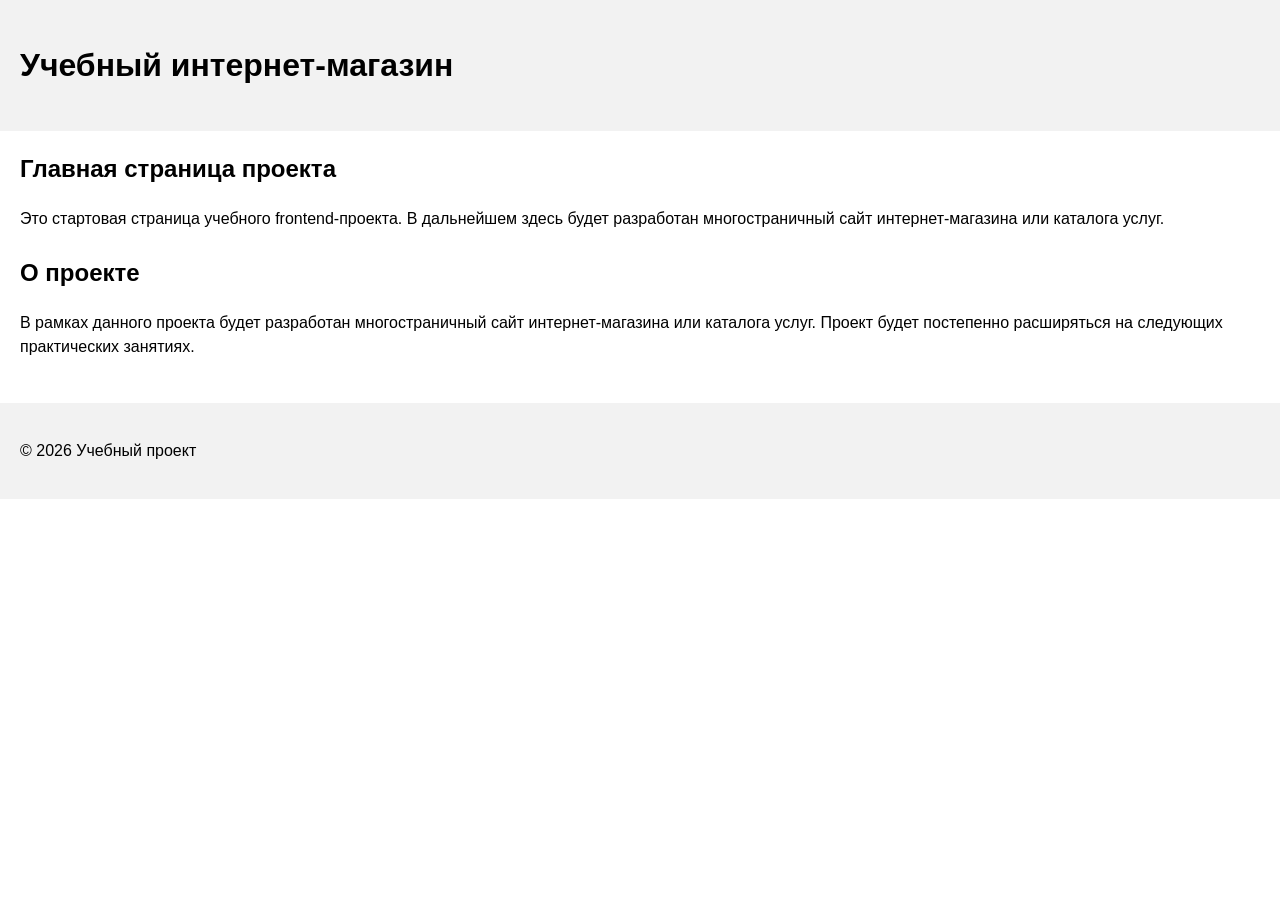
==== index.html @ 2942b5af "feat: add project description section" ====
<!DOCTYPE html>
<html lang="ru">
<head>
    <meta charset="UTF-8">
    <meta name="viewport" content="width=device-width, initial-scale=1.0">
    <title>Каталог товаров</title>
    <link rel="stylesheet" href="css/style.css">
</head>
<body>
<header>
    <h1>Учебный интернет-магазин</h1>
</header>

<main>
    <section>
        <h2>Главная страница проекта</h2>
        <p>
            Это стартовая страница учебного frontend-проекта.
            В дальнейшем здесь будет разработан многостраничный сайт
            интернет-магазина или каталога услуг.
        </p>
    </section>
    <section>
        <h2>О проекте</h2>
        <p>
            В рамках данного проекта будет разработан многостраничный сайт
            интернет-магазина или каталога услуг. Проект будет постепенно
            расширяться на следующих практических занятиях.
        </p>
    </section>

</main>

<footer>
    <p>&copy; 2026 Учебный проект</p>
</footer>
</body>
</html>
---- css/style.css ----
body {
    margin: 0;
    font-family: Arial, sans-serif;
    line-height: 1.5;
}

header,
main,
footer {
    padding: 20px;
}

header {
    background-color: #f2f2f2;
}

footer {
    background-color: #f2f2f2;
}
section {
    margin-bottom: 24px;
}

section h2 {
    margin-top: 0;
}
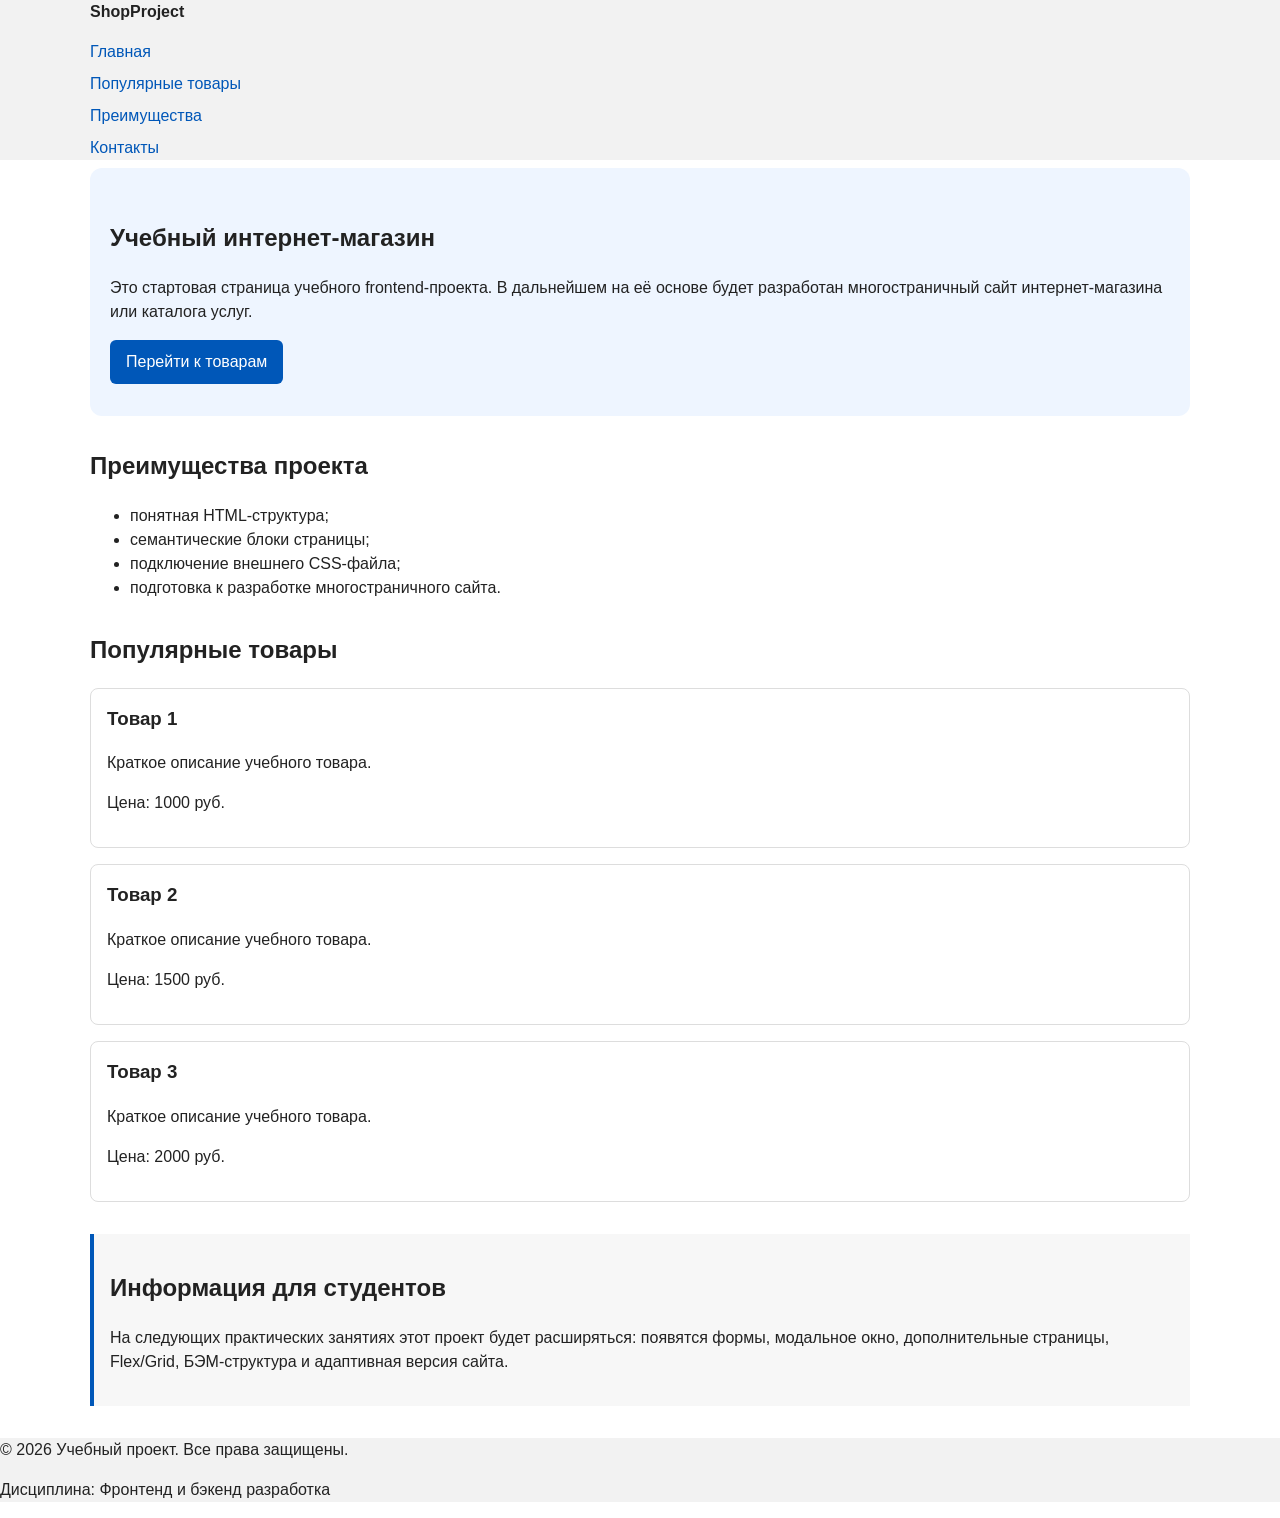
==== commit b67e6f61: "feat: add semantic HTML structure and base CSS styles" ====
--- a/index.html
+++ b/index.html
@@ -3,36 +3,77 @@
 <head>
     <meta charset="UTF-8">
     <meta name="viewport" content="width=device-width, initial-scale=1.0">
-    <title>Каталог товаров</title>
+    <title>Учебный интернет-магазин</title>
     <link rel="stylesheet" href="css/style.css">
 </head>
 <body>
-<header>
-    <h1>Учебный интернет-магазин</h1>
-</header>
+    <header>
+        <div class="site-header">
+            <a class="site-logo" href="index.html">ShopProject</a>
 
-<main>
-    <section>
-        <h2>Главная страница проекта</h2>
-        <p>
-            Это стартовая страница учебного frontend-проекта.
-            В дальнейшем здесь будет разработан многостраничный сайт
-            интернет-магазина или каталога услуг.
-        </p>
-    </section>
-    <section>
-        <h2>О проекте</h2>
-        <p>
-            В рамках данного проекта будет разработан многостраничный сайт
-            интернет-магазина или каталога услуг. Проект будет постепенно
-            расширяться на следующих практических занятиях.
-        </p>
-    </section>
+            <nav class="site-nav" aria-label="Основная навигация">
+                <ul class="site-nav__list">
+                    <li><a href="index.html">Главная</a></li>
+                    <li><a href="#popular">Популярные товары</a></li>
+                    <li><a href="#advantages">Преимущества</a></li>
+                    <li><a href="#contacts">Контакты</a></li>
+                </ul>
+            </nav>
+        </div>
+    </header>
+    <main>
+        <section class="hero">
+            <h1>Учебный интернет-магазин</h1>
+            <p>
+                Это стартовая страница учебного frontend-проекта.
+                В дальнейшем на её основе будет разработан многостраничный сайт
+                интернет-магазина или каталога услуг.
+            </p>
+            <a class="button" href="#popular">Перейти к товарам</a>
+        </section>
+        <section class="section" id="advantages">
+            <h2>Преимущества проекта</h2>
 
-</main>
+            <ul class="advantages-list">
+                <li>понятная HTML-структура;</li>
+                <li>семантические блоки страницы;</li>
+                <li>подключение внешнего CSS-файла;</li>
+                <li>подготовка к разработке многостраничного сайта.</li>
+            </ul>
+        </section>
+        <section class="section" id="popular">
+            <h2>Популярные товары</h2>
 
-<footer>
-    <p>&copy; 2026 Учебный проект</p>
-</footer>
+            <article class="product-card">
+                <h3>Товар 1</h3>
+                <p>Краткое описание учебного товара.</p>
+                <p>Цена: 1000 руб.</p>
+            </article>
+
+            <article class="product-card">
+                <h3>Товар 2</h3>
+                <p>Краткое описание учебного товара.</p>
+                <p>Цена: 1500 руб.</p>
+            </article>
+
+            <article class="product-card">
+                <h3>Товар 3</h3>
+                <p>Краткое описание учебного товара.</p>
+                <p>Цена: 2000 руб.</p>
+            </article>
+        </section>
+        <aside class="aside-info">
+            <h2>Информация для студентов</h2>
+            <p>
+                На следующих практических занятиях этот проект будет расширяться:
+                появятся формы, модальное окно, дополнительные страницы, Flex/Grid,
+                БЭМ-структура и адаптивная версия сайта.
+            </p>
+        </aside>
+        <footer id="contacts">
+            <p>&copy; 2026 Учебный проект. Все права защищены.</p>
+            <p>Дисциплина: Фронтенд и бэкенд разработка</p>
+        </footer>
+    </main>
 </body>
 </html>
--- a/css/style.css
+++ b/css/style.css
@@ -1,26 +1,168 @@
+/*
+  Универсальное правило для всех элементов.
+  border-box делает расчёт размеров более понятным:
+  width включает content, padding и border.
+*/
+* {
+    box-sizing: border-box;
+}
+
+/*
+  Убираем стандартный внешний отступ браузера у body.
+  Без этого вокруг страницы может появиться белая рамка.
+*/
 body {
     margin: 0;
     font-family: Arial, sans-serif;
     line-height: 1.5;
+    color: #222222;
+    background-color: #ffffff;
 }
-
+Далее добавьте базовые стили для крупных областей страницы:
+    /*
+      Задаём внутренние отступы для основных областей страницы.
+      Это делает содержимое визуально отделённым от краёв окна браузера.
+    */
 header,
 main,
 footer {
     padding: 20px;
 }
 
+/*
+  Оформляем шапку страницы.
+  Пока используется простой светло-серый фон.
+*/
 header {
     background-color: #f2f2f2;
 }
 
+/*
+  Оформляем подвал страницы тем же фоном,
+  чтобы визуально отделить его от основного содержимого.
+*/
 footer {
     background-color: #f2f2f2;
 }
-section {
-    margin-bottom: 24px;
+/*
+  Ограничиваем ширину содержимого шапки,
+  чтобы оно не растягивалось слишком сильно на широких экранах.
+*/
+.site-header {
+    max-width: 1100px;
+    margin: 0 auto;
 }
 
-section h2 {
+/*
+  Оформляем текстовый логотип.
+*/
+.site-logo {
+    font-weight: bold;
+    text-decoration: none;
+    color: #222222;
+}
+
+/*
+  Убираем стандартные отступы и маркеры списка навигации.
+*/
+.site-nav__list {
+    padding: 0;
+    margin: 16px 0 0;
+    list-style: none;
+}
+
+/*
+  Добавляем расстояние между пунктами меню.
+*/
+.site-nav__list li {
+    margin-bottom: 8px;
+}
+
+/*
+  Оформляем ссылки меню.
+*/
+.site-nav__list a {
+    color: #0057b8;
+    text-decoration: none;
+}
+
+/*
+  При наведении мыши подчёркиваем ссылку.
+  Подробно состояния интерфейса будут рассмотрены в практической работе 1.7.
+*/
+.site-nav__list a:hover {
+    text-decoration: underline;
+}
+/*
+  Hero-блок — первый крупный блок страницы.
+  Он визуально отделяется от остальных разделов фоном и отступами.
+*/
+.hero {
+    max-width: 1100px;
+    margin: 0 auto 32px;
+    padding: 32px 20px;
+    background-color: #eef5ff;
+    border-radius: 12px;
+}
+
+/*
+  Общий класс для разделов страницы.
+*/
+.section {
+    max-width: 1100px;
+    margin: 0 auto 32px;
+}
+
+/*
+  Убираем лишний верхний отступ у заголовков разделов.
+*/
+.section h2 {
     margin-top: 0;
 }
+/*
+  Карточка товара — самостоятельный блок.
+  На следующих занятиях карточки будут доработаны и выстроены в сетку.
+*/
+.product-card {
+    margin-bottom: 16px;
+    padding: 16px;
+    border: 1px solid #dddddd;
+    border-radius: 8px;
+    background-color: #ffffff;
+}
+
+/*
+  Убираем лишний верхний отступ у заголовка карточки.
+*/
+.product-card h3 {
+    margin-top: 0;
+}
+/*
+  Пока это обычная ссылка, но визуально она оформляется как кнопка.
+*/
+.button {
+    display: inline-block;
+    padding: 10px 16px;
+    color: #ffffff;
+    background-color: #0057b8;
+    text-decoration: none;
+    border-radius: 6px;
+}
+
+/*
+  Простое состояние наведения для кнопки.
+*/
+.button:hover {
+    background-color: #003f86;
+}
+
+/*
+  Дополнительный информационный блок.
+*/
+.aside-info {
+    max-width: 1100px;
+    margin: 0 auto 32px;
+    padding: 16px;
+    border-left: 4px solid #0057b8;
+    background-color: #f7f7f7;
+}
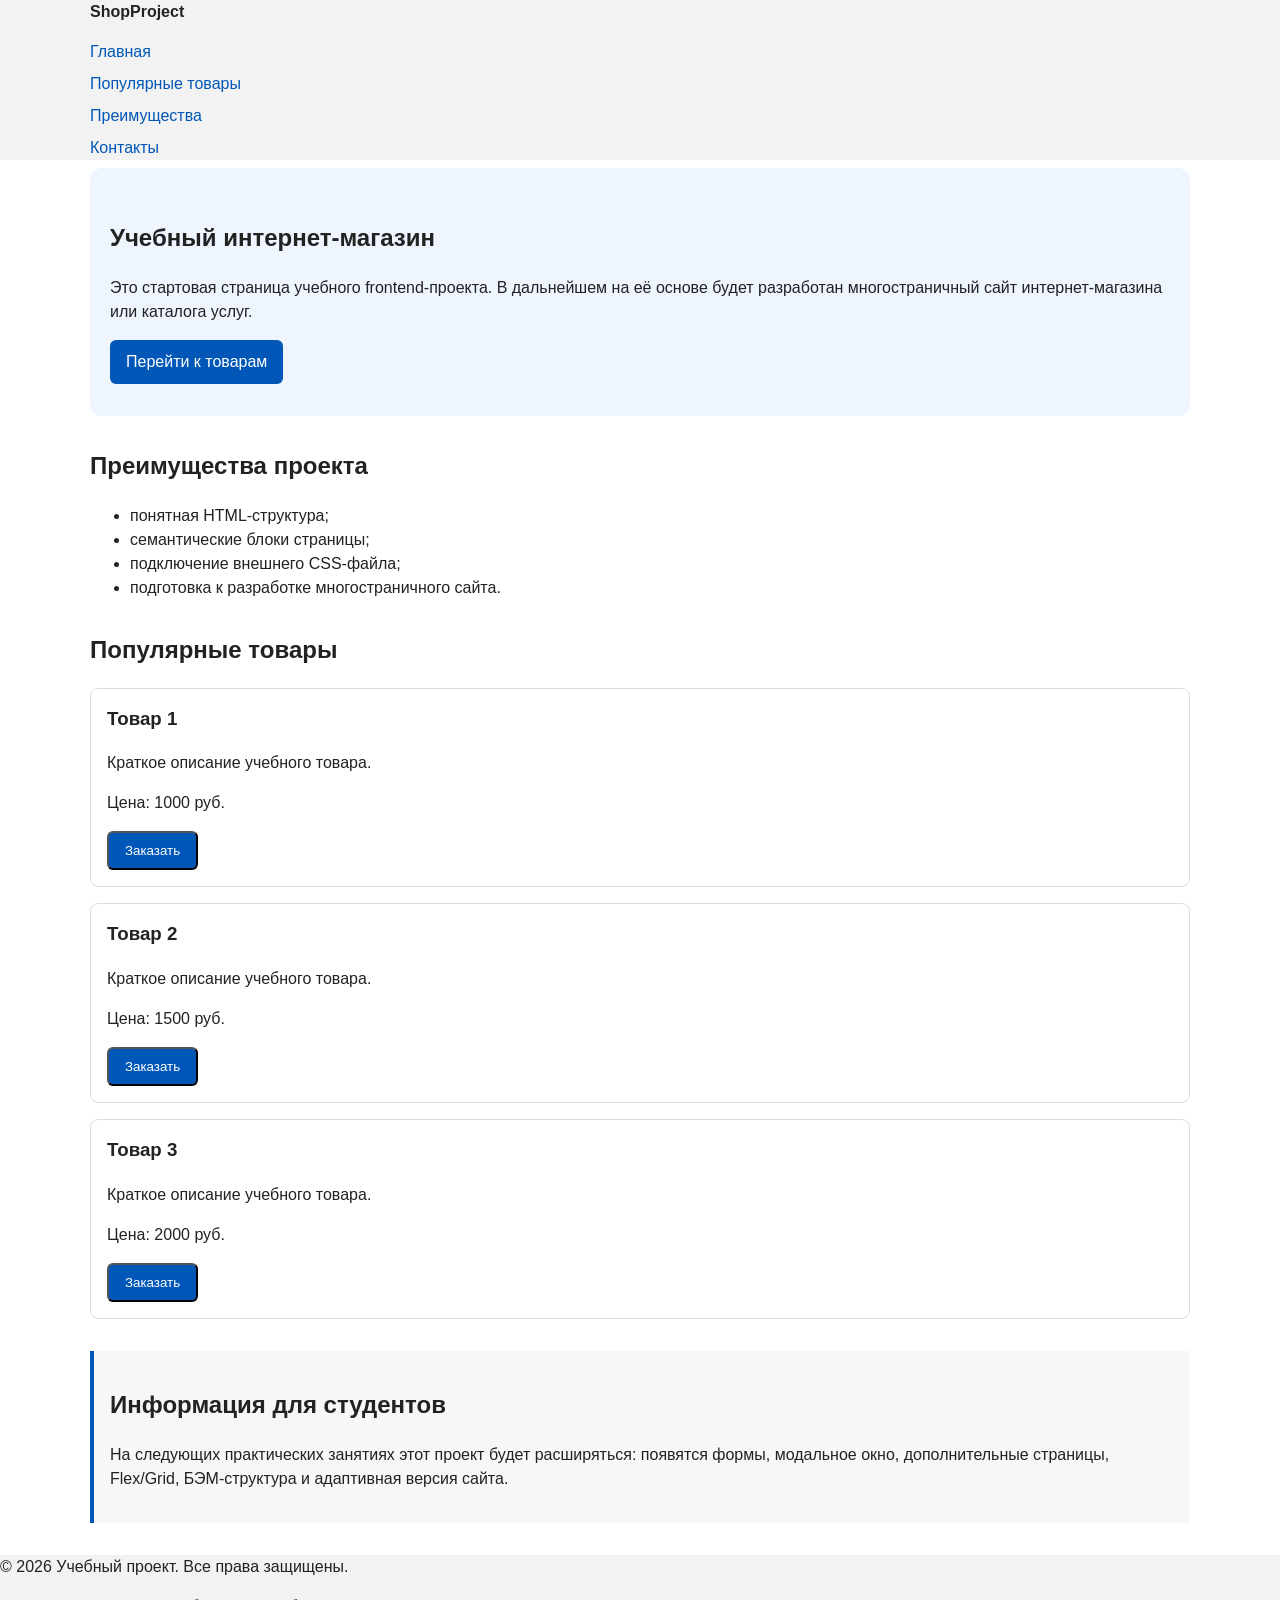
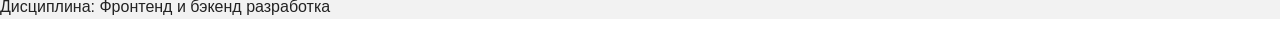
==== commit 7859ec14: "feat: add order form modal and validation" ====
--- a/index.html
+++ b/index.html
@@ -5,6 +5,7 @@
     <meta name="viewport" content="width=device-width, initial-scale=1.0">
     <title>Учебный интернет-магазин</title>
     <link rel="stylesheet" href="css/style.css">
+    <script src="js/main.js" defer></script>
 </head>
 <body>
     <header>
@@ -48,18 +49,27 @@
                 <h3>Товар 1</h3>
                 <p>Краткое описание учебного товара.</p>
                 <p>Цена: 1000 руб.</p>
+                <button class="button product-card__button" type="button" data-product="Товар 1">
+                    Заказать
+                </button>
             </article>
 
             <article class="product-card">
                 <h3>Товар 2</h3>
                 <p>Краткое описание учебного товара.</p>
                 <p>Цена: 1500 руб.</p>
+                <button class="button product-card__button" type="button" data-product="Товар 1">
+                    Заказать
+                </button>
             </article>
 
             <article class="product-card">
                 <h3>Товар 3</h3>
                 <p>Краткое описание учебного товара.</p>
                 <p>Цена: 2000 руб.</p>
+                <button class="button product-card__button" type="button" data-product="Товар 1">
+                    Заказать
+                </button>
             </article>
         </section>
         <aside class="aside-info">
@@ -75,5 +85,101 @@
             <p>Дисциплина: Фронтенд и бэкенд разработка</p>
         </footer>
     </main>
+    <dialog class="order-dialog" id="order-dialog" aria-labelledby="order-dialog-title">
+        <h2 id="order-dialog-title">Оформление заявки</h2>
+
+        <form class="order-form" id="order-form" action="#" method="post" novalidate>
+            <input id="selected-product" name="selected-product" type="hidden">
+
+            <div class="form-field">
+                <label for="order-name">Имя</label>
+                <input
+                        id="order-name"
+                        name="name"
+                        type="text"
+                        placeholder="Введите ваше имя"
+                        minlength="2"
+                        autocomplete="given-name"
+                        required
+                >
+            </div>
+
+            <div class="form-field">
+                <label for="order-email">E-mail</label>
+                <input
+                        id="order-email"
+                        name="email"
+                        type="email"
+                        placeholder="example@mail.ru"
+                        autocomplete="email"
+                        required
+                >
+            </div>
+
+            <div class="form-field">
+                <label for="order-phone">Телефон</label>
+                <input
+                        id="order-phone"
+                        name="phone"
+                        type="tel"
+                        inputmode="tel"
+                        placeholder="+7 (900) 000-00-00"
+                        pattern="^\+7 \(\d{3}\) \d{3}-\d{2}-\d{2}$"
+                        required
+                >
+                <small>Формат: +7 (900) 000-00-00</small>
+            </div>
+
+            <div class="form-field">
+                <label for="order-date">Дата связи</label>
+                <input
+                        id="order-date"
+                        name="date"
+                        type="date"
+                >
+            </div>
+
+            <div class="form-field">
+                <label for="order-topic">Тема заявки</label>
+                <select id="order-topic" name="topic" required>
+                    <option value="">Выберите тему</option>
+                    <option value="product">Заказ товара</option>
+                    <option value="consultation">Консультация</option>
+                    <option value="delivery">Доставка</option>
+                </select>
+            </div>
+
+            <div class="form-field">
+                <label for="order-comment">Комментарий</label>
+                <textarea
+                        id="order-comment"
+                        name="comment"
+                        rows="4"
+                        placeholder="Укажите дополнительную информацию"
+                ></textarea>
+            </div>
+
+            <div class="form-field form-field--checkbox">
+                <label>
+                    <input
+                            id="order-agreement"
+                            name="agreement"
+                            type="checkbox"
+                            required
+                    >
+                    Я согласен на обработку данных
+                </label>
+            </div>
+
+            <div class="form-actions">
+                <button type="button" id="close-order-dialog">Закрыть</button>
+                <button type="submit">Отправить заявку</button>
+            </div>
+        </form>
+    </dialog>
+
+    <p class="success-message" id="success-message" hidden>
+        Форма успешно отправлена!
+    </p>
 </body>
 </html>
--- a/css/style.css
+++ b/css/style.css
@@ -166,3 +166,104 @@
     border-left: 4px solid #0057b8;
     background-color: #f7f7f7;
 }
+/*
+  Модальное окно.
+  Элемент dialog сам умеет открываться поверх страницы.
+*/
+.order-dialog {
+    width: min(100% - 32px, 560px);
+    padding: 24px;
+    border: none;
+    border-radius: 12px;
+}
+
+/*
+  Затемнение фона за модальным окном.
+*/
+.order-dialog::backdrop {
+    background-color: rgba(0, 0, 0, 0.5);
+}
+
+/*
+  Поле формы.
+  Каждый блок получает нижний отступ.
+*/
+.form-field {
+    margin-bottom: 16px;
+}
+
+/*
+  Подпись поля.
+*/
+.form-field label {
+    display: block;
+    margin-bottom: 6px;
+}
+
+/*
+  Основные поля формы.
+*/
+.form-field input,
+.form-field select,
+.form-field textarea {
+    width: 100%;
+    padding: 10px 12px;
+    border: 1px solid #cccccc;
+    border-radius: 6px;
+    font: inherit;
+}
+
+/*
+  Checkbox не должен занимать всю ширину.
+*/
+.form-field input[type="checkbox"] {
+    width: auto;
+}
+
+/*
+  Подсказка под полем телефона.
+*/
+.form-field small {
+    display: block;
+    margin-top: 4px;
+    color: #666666;
+}
+
+/*
+  Видимый фокус для клавиатурной навигации.
+*/
+.form-field input:focus-visible,
+.form-field select:focus-visible,
+.form-field textarea:focus-visible,
+.form-actions button:focus-visible {
+    outline: 2px solid #0057b8;
+    outline-offset: 2px;
+}
+
+/*
+  Подсветка ошибочных полей.
+  Атрибут aria-invalid будет добавляться через JavaScript.
+*/
+[aria-invalid="true"] {
+    border-color: #b00020;
+}
+
+/*
+  Кнопки формы.
+*/
+.form-actions {
+    display: flex;
+    gap: 12px;
+    margin-top: 20px;
+}
+
+/*
+  Сообщение об успешной отправке.
+*/
+.success-message {
+    max-width: 1100px;
+    margin: 24px auto;
+    padding: 16px;
+    border-left: 4px solid #168a2f;
+    background-color: #eefaf0;
+}
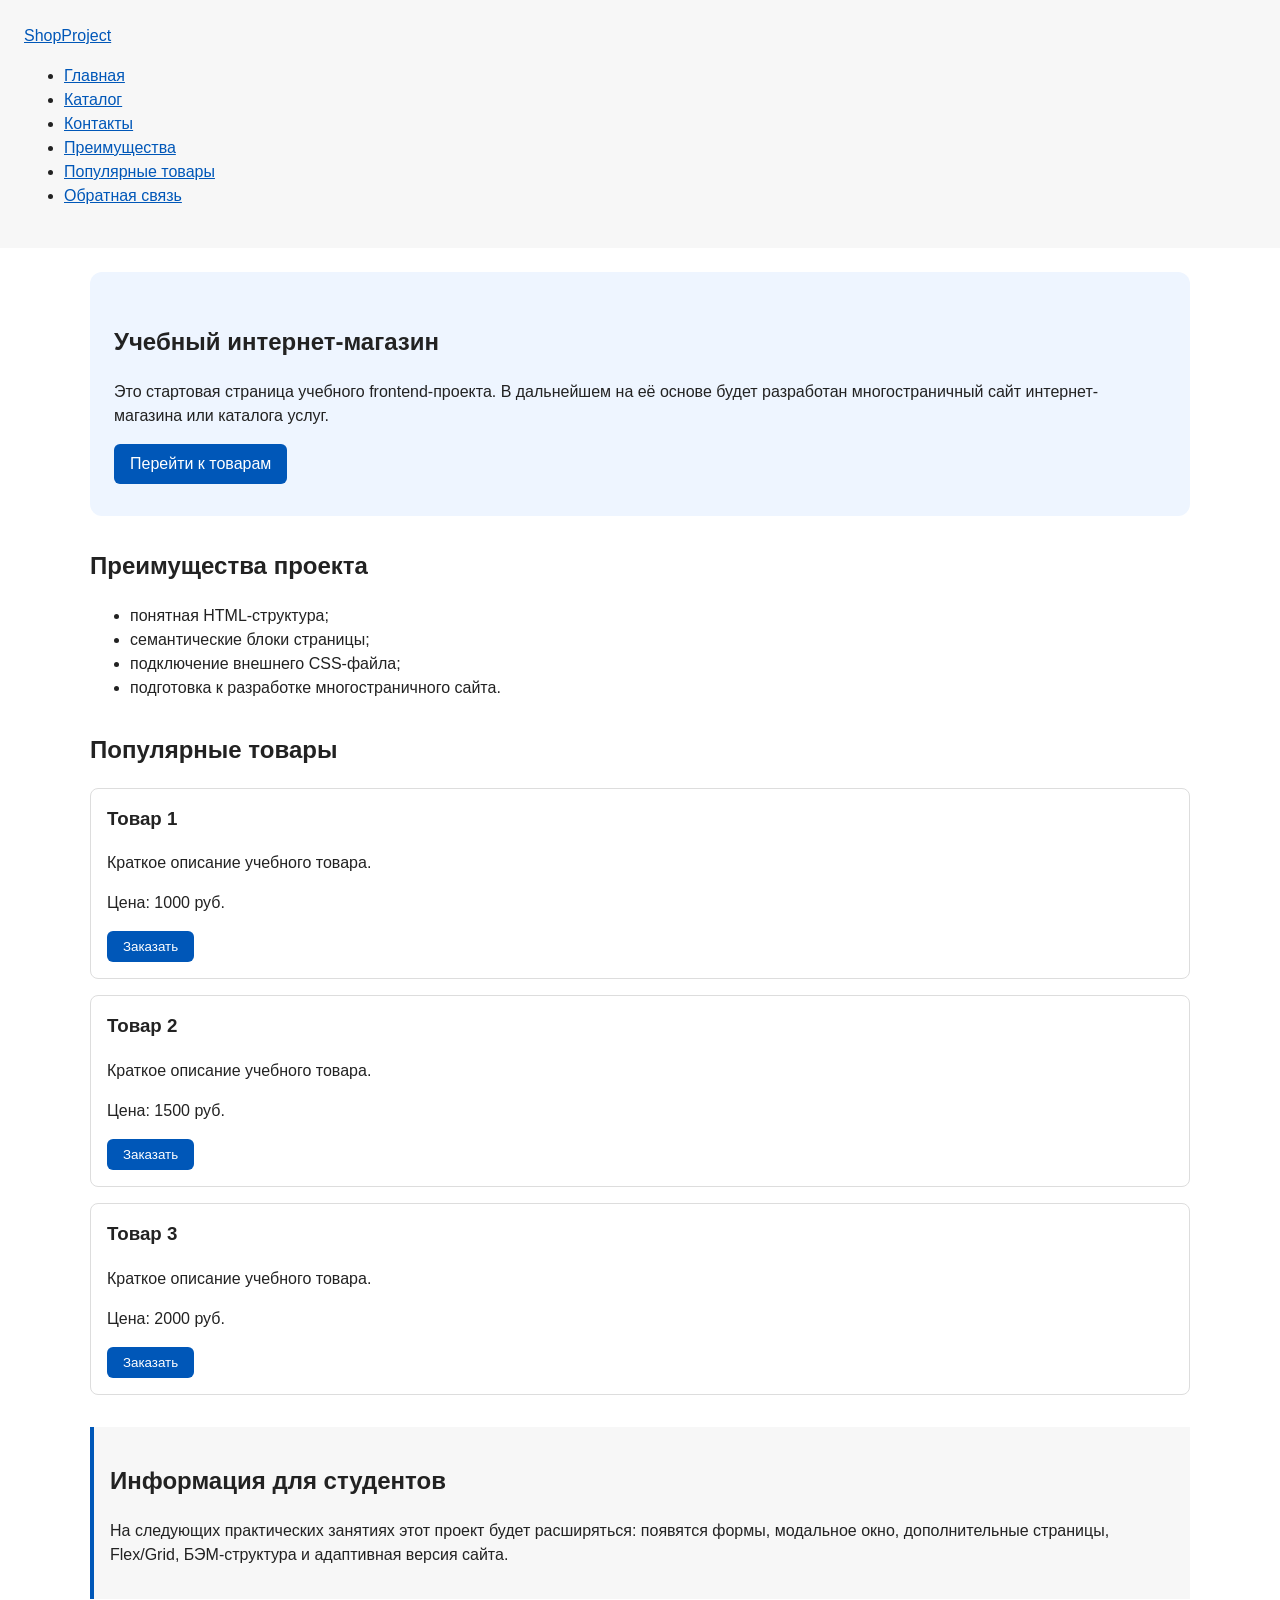
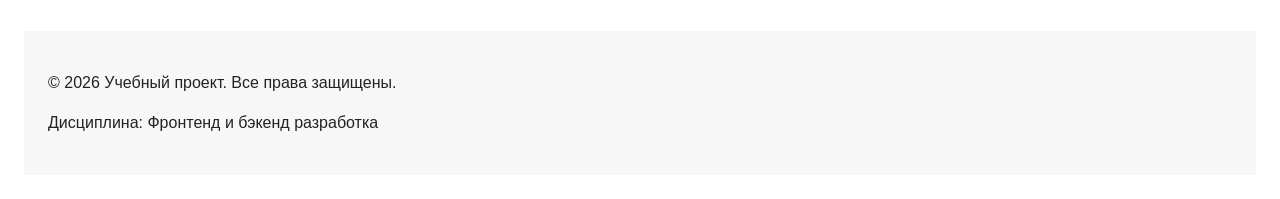
==== commit 62868a8f: "feat: add multi-page structure navigation and anchors" ====
--- a/index.html
+++ b/index.html
@@ -15,11 +15,14 @@
             <nav class="site-nav" aria-label="Основная навигация">
                 <ul class="site-nav__list">
                     <li><a href="index.html">Главная</a></li>
-                    <li><a href="#popular">Популярные товары</a></li>
-                    <li><a href="#advantages">Преимущества</a></li>
-                    <li><a href="#contacts">Контакты</a></li>
+                    <li><a href="catalog.html">Каталог</a></li>
+                    <li><a href="contacts.html">Контакты</a></li>
+                    <li><a href="index.html#advantages">Преимущества</a></li>
+                    <li><a href="index.html#popular">Популярные товары</a></li>
+                    <li><a href="index.html#contacts">Обратная связь</a></li>
                 </ul>
             </nav>
+
         </div>
     </header>
     <main>
--- a/css/style.css
+++ b/css/style.css
@@ -1,269 +1,234 @@
-/*
-  Универсальное правило для всех элементов.
-  border-box делает расчёт размеров более понятным:
-  width включает content, padding и border.
-*/
+/* ===============================
+   1. Переменные проекта
+   =============================== */
+
+:root {
+    /* Основные цвета проекта */
+    --color-bg: #ffffff;
+    --color-text: #222222;
+    --color-muted: #666666;
+    --color-primary: #0057b8;
+    --color-primary-dark: #003f86;
+    --color-border: #dddddd;
+    --color-surface: #f7f7f7;
+    --color-surface-accent: #eef5ff;
+    --color-danger: #b00020;
+    --color-success: #168a2f;
+    --color-success-bg: #eefaf0;
+    --color-white: #ffffff;
+
+    /* Отступы */
+    --space-xs: 4px;
+    --space-sm: 8px;
+    --space-md: 16px;
+    --space-lg: 24px;
+    --space-xl: 32px;
+
+    /* Скругления */
+    --radius-sm: 6px;
+    --radius-md: 8px;
+    --radius-lg: 12px;
+
+    /* Размеры */
+    --container-width: 1100px;
+}
+/* ===============================
+   2. Базовые стили
+   =============================== */
+
 * {
     box-sizing: border-box;
 }
 
-/*
-  Убираем стандартный внешний отступ браузера у body.
-  Без этого вокруг страницы может появиться белая рамка.
-*/
 body {
     margin: 0;
     font-family: Arial, sans-serif;
     line-height: 1.5;
-    color: #222222;
-    background-color: #ffffff;
-}
-Далее добавьте базовые стили для крупных областей страницы:
-    /*
-      Задаём внутренние отступы для основных областей страницы.
-      Это делает содержимое визуально отделённым от краёв окна браузера.
-    */
+    color: var(--color-text);
+    background-color: var(--color-bg);
+}
 header,
 main,
 footer {
-    padding: 20px;
-}
-
-/*
-  Оформляем шапку страницы.
-  Пока используется простой светло-серый фон.
-*/
+    padding: var(--space-lg);
+}
 header {
-    background-color: #f2f2f2;
-}
-
-/*
-  Оформляем подвал страницы тем же фоном,
-  чтобы визуально отделить его от основного содержимого.
-*/
+    background-color: var(--color-surface);
+}
+
 footer {
-    background-color: #f2f2f2;
-}
-/*
-  Ограничиваем ширину содержимого шапки,
-  чтобы оно не растягивалось слишком сильно на широких экранах.
-*/
-.site-header {
-    max-width: 1100px;
-    margin: 0 auto;
-}
-
-/*
-  Оформляем текстовый логотип.
-*/
-.site-logo {
-    font-weight: bold;
+    background-color: var(--color-surface);
+}
+/* ===============================
+   3. Общие элементы интерфейса
+   =============================== */
+
+a {
+    color: var(--color-primary);
+}
+
+a:hover {
+    color: var(--color-primary-dark);
+}
+
+a:focus-visible {
+    outline: 2px solid var(--color-primary);
+    outline-offset: 3px;
+}
+.button {
+    display: inline-block;
+    padding: var(--space-sm) var(--space-md);
+    color: var(--color-white);
+    background-color: var(--color-primary);
     text-decoration: none;
-    color: #222222;
-}
-
-/*
-  Убираем стандартные отступы и маркеры списка навигации.
-*/
-.site-nav__list {
-    padding: 0;
-    margin: 16px 0 0;
-    list-style: none;
-}
-
-/*
-  Добавляем расстояние между пунктами меню.
-*/
-.site-nav__list li {
-    margin-bottom: 8px;
-}
-
-/*
-  Оформляем ссылки меню.
-*/
-.site-nav__list a {
-    color: #0057b8;
-    text-decoration: none;
-}
-
-/*
-  При наведении мыши подчёркиваем ссылку.
-  Подробно состояния интерфейса будут рассмотрены в практической работе 1.7.
-*/
-.site-nav__list a:hover {
-    text-decoration: underline;
-}
-/*
-  Hero-блок — первый крупный блок страницы.
-  Он визуально отделяется от остальных разделов фоном и отступами.
-*/
+    border: none;
+    border-radius: var(--radius-sm);
+    cursor: pointer;
+}
+
+.button:hover {
+    background-color: var(--color-primary-dark);
+}
+
+.button:focus-visible {
+    outline: 2px solid var(--color-primary);
+    outline-offset: 3px;
+}
+
+.button:disabled {
+    opacity: 0.6;
+    cursor: not-allowed;
+}
+/* ===============================
+   4. Компоненты страницы
+   =============================== */
+
 .hero {
-    max-width: 1100px;
-    margin: 0 auto 32px;
-    padding: 32px 20px;
-    background-color: #eef5ff;
-    border-radius: 12px;
-}
-
-/*
-  Общий класс для разделов страницы.
-*/
+    max-width: var(--container-width);
+    margin: 0 auto var(--space-xl);
+    padding: var(--space-xl) var(--space-lg);
+    background-color: var(--color-surface-accent);
+    border-radius: var(--radius-lg);
+}
+
 .section {
-    max-width: 1100px;
-    margin: 0 auto 32px;
-}
-
-/*
-  Убираем лишний верхний отступ у заголовков разделов.
-*/
+    max-width: var(--container-width);
+    margin: 0 auto var(--space-xl);
+}
+
 .section h2 {
     margin-top: 0;
 }
-/*
-  Карточка товара — самостоятельный блок.
-  На следующих занятиях карточки будут доработаны и выстроены в сетку.
-*/
 .product-card {
-    margin-bottom: 16px;
-    padding: 16px;
-    border: 1px solid #dddddd;
-    border-radius: 8px;
-    background-color: #ffffff;
-}
-
-/*
-  Убираем лишний верхний отступ у заголовка карточки.
-*/
+    margin-bottom: var(--space-md);
+    padding: var(--space-md);
+    border: 1px solid var(--color-border);
+    border-radius: var(--radius-md);
+    background-color: var(--color-bg);
+}
+
+.product-card:hover {
+    border-color: var(--color-primary);
+}
+
 .product-card h3 {
     margin-top: 0;
 }
-/*
-  Пока это обычная ссылка, но визуально она оформляется как кнопка.
-*/
-.button {
-    display: inline-block;
-    padding: 10px 16px;
-    color: #ffffff;
-    background-color: #0057b8;
-    text-decoration: none;
-    border-radius: 6px;
-}
-
-/*
-  Простое состояние наведения для кнопки.
-*/
-.button:hover {
-    background-color: #003f86;
-}
-
-/*
-  Дополнительный информационный блок.
-*/
 .aside-info {
-    max-width: 1100px;
-    margin: 0 auto 32px;
-    padding: 16px;
-    border-left: 4px solid #0057b8;
-    background-color: #f7f7f7;
-}
-/*
-  Модальное окно.
-  Элемент dialog сам умеет открываться поверх страницы.
-*/
+    max-width: var(--container-width);
+    margin: 0 auto var(--space-xl);
+    padding: var(--space-md);
+    border-left: 4px solid var(--color-primary);
+    background-color: var(--color-surface);
+}
+/* ===============================
+   5. Форма и модальное окно
+   =============================== */
+
 .order-dialog {
     width: min(100% - 32px, 560px);
-    padding: 24px;
+    padding: var(--space-lg);
     border: none;
-    border-radius: 12px;
-}
-
-/*
-  Затемнение фона за модальным окном.
-*/
+    border-radius: var(--radius-lg);
+}
+
 .order-dialog::backdrop {
     background-color: rgba(0, 0, 0, 0.5);
 }
 
-/*
-  Поле формы.
-  Каждый блок получает нижний отступ.
-*/
 .form-field {
-    margin-bottom: 16px;
-}
-
-/*
-  Подпись поля.
-*/
+    margin-bottom: var(--space-md);
+}
+
 .form-field label {
     display: block;
-    margin-bottom: 6px;
-}
-
-/*
-  Основные поля формы.
-*/
+    margin-bottom: var(--space-xs);
+}
+
 .form-field input,
 .form-field select,
 .form-field textarea {
     width: 100%;
     padding: 10px 12px;
-    border: 1px solid #cccccc;
-    border-radius: 6px;
+    border: 1px solid var(--color-border);
+    border-radius: var(--radius-sm);
     font: inherit;
 }
 
-/*
-  Checkbox не должен занимать всю ширину.
-*/
 .form-field input[type="checkbox"] {
     width: auto;
 }
 
-/*
-  Подсказка под полем телефона.
-*/
 .form-field small {
     display: block;
-    margin-top: 4px;
-    color: #666666;
-}
-
-/*
-  Видимый фокус для клавиатурной навигации.
-*/
+    margin-top: var(--space-xs);
+    color: var(--color-muted);
+}
+.form-field input:hover,
+.form-field select:hover,
+.form-field textarea:hover {
+    border-color: var(--color-primary);
+}
+
 .form-field input:focus-visible,
 .form-field select:focus-visible,
 .form-field textarea:focus-visible,
 .form-actions button:focus-visible {
-    outline: 2px solid #0057b8;
-    outline-offset: 2px;
-}
-
-/*
-  Подсветка ошибочных полей.
-  Атрибут aria-invalid будет добавляться через JavaScript.
-*/
+    outline: 2px solid var(--color-primary);
+    outline-offset: 3px;
+}
+
 [aria-invalid="true"] {
-    border-color: #b00020;
-}
-
-/*
-  Кнопки формы.
-*/
-.form-actions {
-    display: flex;
-    gap: 12px;
-    margin-top: 20px;
-}
-
-/*
-  Сообщение об успешной отправке.
-*/
+    border-color: var(--color-danger);
+}
 .success-message {
-    max-width: 1100px;
-    margin: 24px auto;
-    padding: 16px;
-    border-left: 4px solid #168a2f;
-    background-color: #eefaf0;
-}
+    max-width: var(--container-width);
+    margin: var(--space-lg) auto;
+    padding: var(--space-md);
+    border-left: 4px solid var(--color-success);
+    background-color: var(--color-success-bg);
+}
+
+.breadcrumbs {
+    max-width: var(--container-width);
+    margin: 0 auto var(--space-md);
+    font-size: 14px;
+    color: var(--color-muted);
+}
+
+.breadcrumbs a {
+    color: var(--color-primary);
+}
+
+.breadcrumbs span::before {
+    content: " / ";
+    color: var(--color-muted);
+}
+html {
+    scroll-behavior: smooth;
+}
+:target {
+    outline: 2px dashed var(--color-primary);
+    outline-offset: 4px;
+}
+
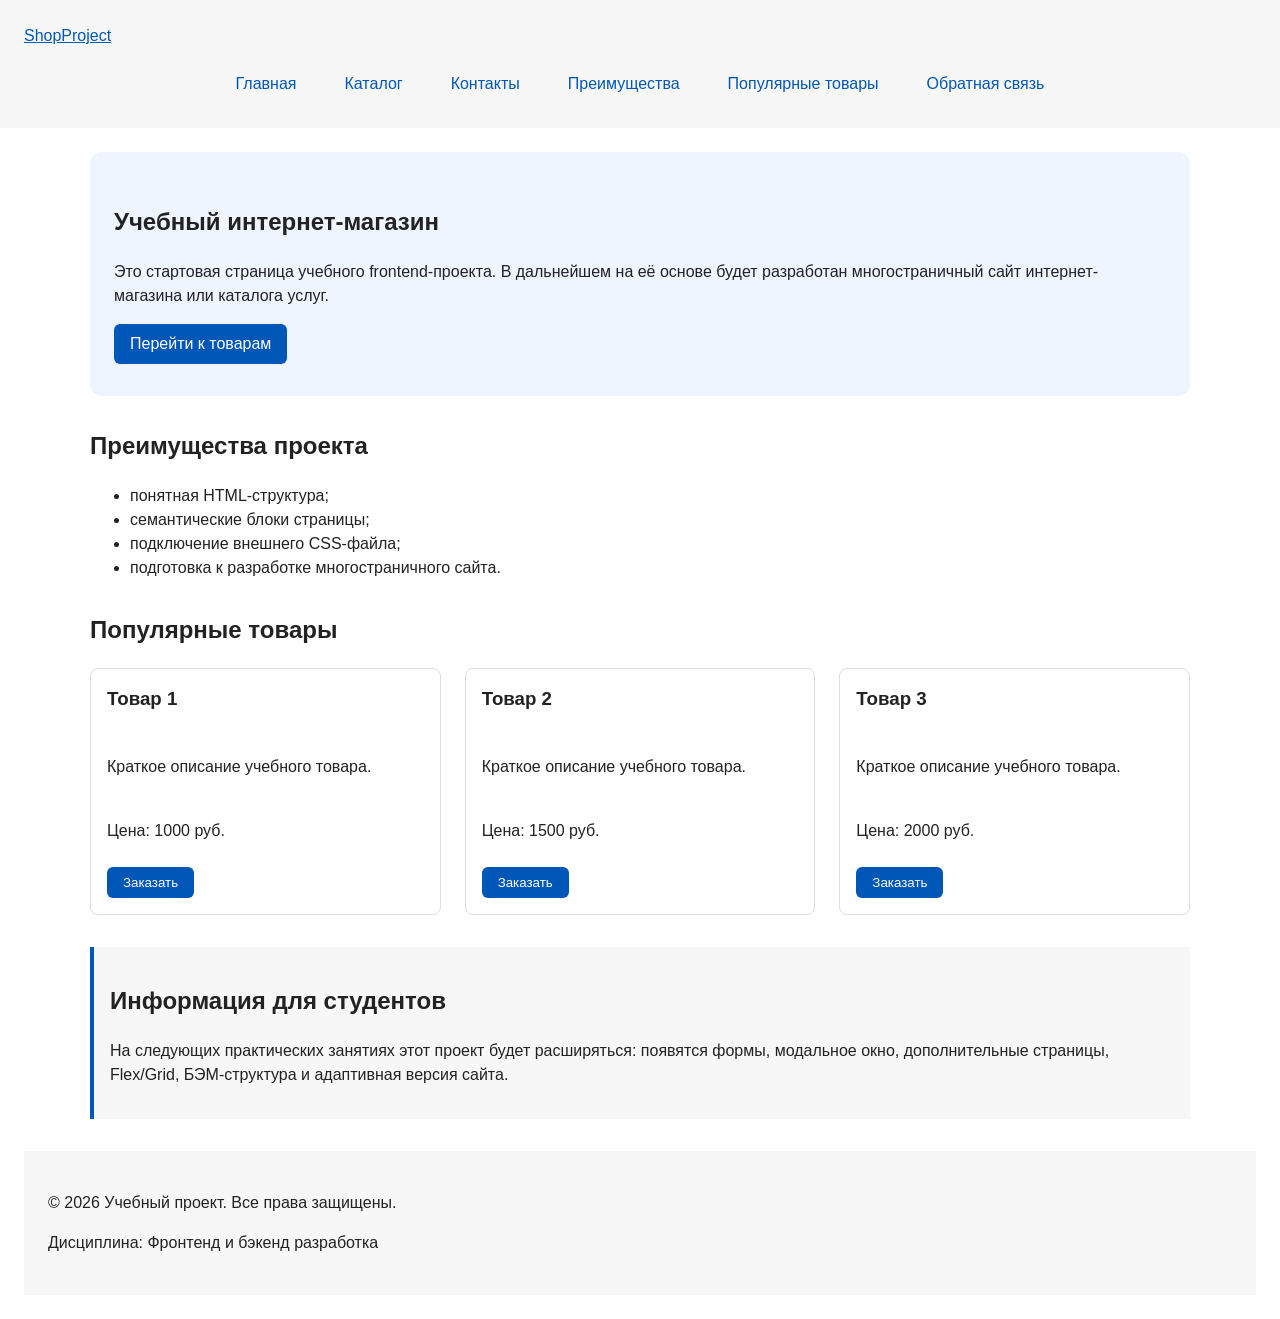
==== commit 19bef51d: "feat: add flex navigation and grid catalog layout" ====
--- a/index.html
+++ b/index.html
@@ -48,33 +48,36 @@
         <section class="section" id="popular">
             <h2>Популярные товары</h2>
 
-            <article class="product-card">
-                <h3>Товар 1</h3>
-                <p>Краткое описание учебного товара.</p>
-                <p>Цена: 1000 руб.</p>
-                <button class="button product-card__button" type="button" data-product="Товар 1">
-                    Заказать
-                </button>
-            </article>
+            <div class="products-grid">
+                <article class="product-card">
+                    <h3>Товар 1</h3>
+                    <p>Краткое описание учебного товара.</p>
+                    <p>Цена: 1000 руб.</p>
+                    <button class="button product-card__button" type="button" data-product="Товар 1">
+                        Заказать
+                    </button>
+                </article>
 
-            <article class="product-card">
-                <h3>Товар 2</h3>
-                <p>Краткое описание учебного товара.</p>
-                <p>Цена: 1500 руб.</p>
-                <button class="button product-card__button" type="button" data-product="Товар 1">
-                    Заказать
-                </button>
-            </article>
+                <article class="product-card">
+                    <h3>Товар 2</h3>
+                    <p>Краткое описание учебного товара.</p>
+                    <p>Цена: 1500 руб.</p>
+                    <button class="button product-card__button" type="button" data-product="Товар 2">
+                        Заказать
+                    </button>
+                </article>
 
-            <article class="product-card">
-                <h3>Товар 3</h3>
-                <p>Краткое описание учебного товара.</p>
-                <p>Цена: 2000 руб.</p>
-                <button class="button product-card__button" type="button" data-product="Товар 1">
-                    Заказать
-                </button>
-            </article>
+                <article class="product-card">
+                    <h3>Товар 3</h3>
+                    <p>Краткое описание учебного товара.</p>
+                    <p>Цена: 2000 руб.</p>
+                    <button class="button product-card__button" type="button" data-product="Товар 3">
+                        Заказать
+                    </button>
+                </article>
+            </div>
         </section>
+
         <aside class="aside-info">
             <h2>Информация для студентов</h2>
             <p>
--- a/css/style.css
+++ b/css/style.css
@@ -120,13 +120,22 @@
     margin-top: 0;
 }
 .product-card {
-    margin-bottom: var(--space-md);
+    display: flex;
+    flex-direction: column;
+    gap: var(--space-sm);
+    margin-bottom: 0;
     padding: var(--space-md);
     border: 1px solid var(--color-border);
     border-radius: var(--radius-md);
     background-color: var(--color-bg);
 }
 
+.product-card .button {
+    margin-top: auto;
+    align-self: flex-start;
+}
+
+
 .product-card:hover {
     border-color: var(--color-primary);
 }
@@ -141,9 +150,86 @@
     border-left: 4px solid var(--color-primary);
     background-color: var(--color-surface);
 }
-/* ===============================
-   5. Форма и модальное окно
-   =============================== */
+.site-nav__list {
+    display: flex;
+    flex-wrap: wrap;
+    justify-content: center;
+    align-items: center;
+    gap: var(--space-md);
+    padding: 0;
+    margin: var(--space-md) 0 0;
+    list-style: none;
+}
+.site-nav__list a {
+    display: inline-block;
+    padding: var(--space-sm) var(--space-md);
+    color: var(--color-primary);
+    text-decoration: none;
+    border-radius: var(--radius-sm);
+}
+
+.site-nav__list a:hover {
+    color: var(--color-white);
+    background-color: var(--color-primary);
+}
+.products-grid {
+    display: grid;
+    grid-template-columns: repeat(3, 1fr);
+    gap: var(--space-lg);
+}
+.catalog-layout {
+    max-width: var(--container-width);
+    margin: 0 auto var(--space-xl);
+    display: grid;
+    grid-template-columns: 260px 1fr;
+    grid-template-areas: "filters products";
+    gap: var(--space-lg);
+}
+
+.catalog-filters {
+    grid-area: filters;
+    padding: var(--space-md);
+    border: 1px solid var(--color-border);
+    border-radius: var(--radius-md);
+    background-color: var(--color-surface);
+}
+
+.catalog-products {
+    grid-area: products;
+}
+.filters-form {
+    display: grid;
+    gap: var(--space-md);
+}
+
+.filters-form fieldset {
+    margin: 0;
+    padding: var(--space-md);
+    border: 1px solid var(--color-border);
+    border-radius: var(--radius-sm);
+}
+
+.filters-form legend {
+    font-weight: 700;
+}
+
+.filters-form label {
+    display: block;
+    margin-bottom: var(--space-sm);
+}
+
+.filters-form input[type="number"] {
+    width: 100%;
+    padding: 8px 10px;
+    border: 1px solid var(--color-border);
+    border-radius: var(--radius-sm);
+    font: inherit;
+}
+
+
+    /* ===============================
+       5. Форма и модальное окно
+       =============================== */
 
 .order-dialog {
     width: min(100% - 32px, 560px);
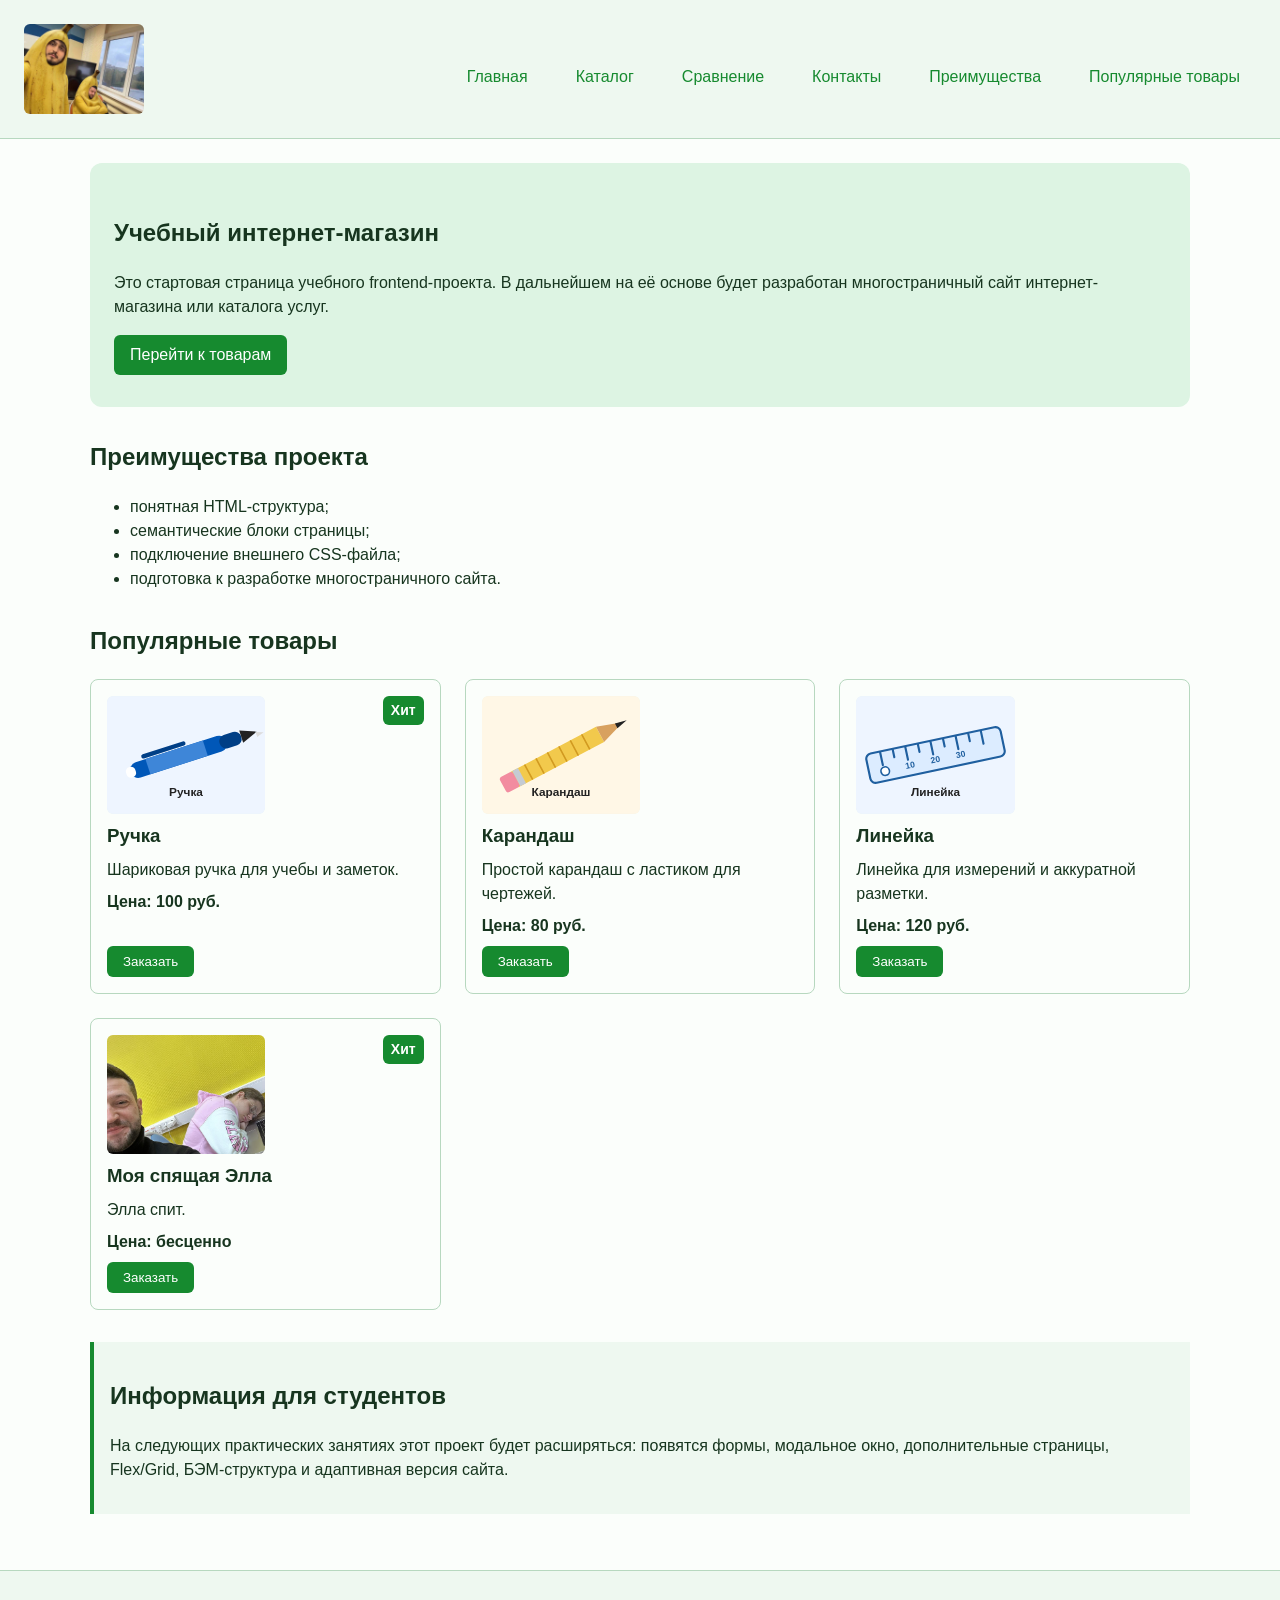
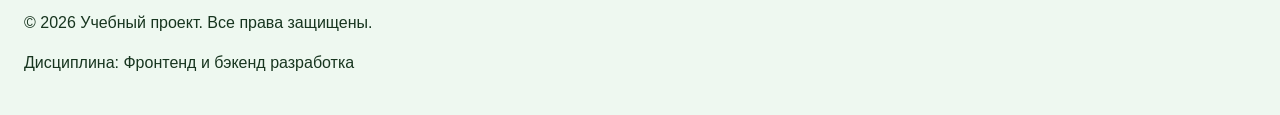
==== commit 8c2279d6: "final" ====
--- a/index.html
+++ b/index.html
@@ -10,16 +10,18 @@
 <body>
     <header>
         <div class="site-header">
-            <a class="site-logo" href="index.html">ShopProject</a>
+            <a class="site-logo" href="index.html">
+                <img src="images/logo.jpg" alt="ShopProject">
+            </a>
 
             <nav class="site-nav" aria-label="Основная навигация">
                 <ul class="site-nav__list">
                     <li><a href="index.html">Главная</a></li>
                     <li><a href="catalog.html">Каталог</a></li>
+                    <li><a href="comparison.html">Сравнение</a></li>
                     <li><a href="contacts.html">Контакты</a></li>
                     <li><a href="index.html#advantages">Преимущества</a></li>
                     <li><a href="index.html#popular">Популярные товары</a></li>
-                    <li><a href="index.html#contacts">Обратная связь</a></li>
                 </ul>
             </nav>
 
@@ -50,31 +52,55 @@
 
             <div class="products-grid">
                 <article class="product-card">
-                    <h3>Товар 1</h3>
-                    <p>Краткое описание учебного товара.</p>
-                    <p>Цена: 1000 руб.</p>
-                    <button class="button product-card__button" type="button" data-product="Товар 1">
-                        Заказать
-                    </button>
+                    <span class="product-card__badge">Хит</span>
+                    <img class="product-card__image" src="images/product-1.svg" alt="Ручка">
+                    <h3 class="product-card__title">Ручка</h3>
+                    <p class="product-card__description">Шариковая ручка для учебы и заметок.</p>
+                    <p class="product-card__price">Цена: 100 руб.</p>
+                    <div class="product-card__actions">
+                        <button class="button product-card__button" type="button" data-product="Ручка">
+                            Заказать
+                        </button>
+                    </div>
                 </article>
 
                 <article class="product-card">
-                    <h3>Товар 2</h3>
-                    <p>Краткое описание учебного товара.</p>
-                    <p>Цена: 1500 руб.</p>
-                    <button class="button product-card__button" type="button" data-product="Товар 2">
-                        Заказать
-                    </button>
+                    <img class="product-card__image" src="images/product-2.svg" alt="Карандаш">
+                    <h3 class="product-card__title">Карандаш</h3>
+                    <p class="product-card__description">Простой карандаш с ластиком для чертежей.</p>
+                    <p class="product-card__price">Цена: 80 руб.</p>
+                    <div class="product-card__actions">
+                        <button class="button product-card__button" type="button" data-product="Карандаш">
+                            Заказать
+                        </button>
+                    </div>
                 </article>
 
                 <article class="product-card">
-                    <h3>Товар 3</h3>
-                    <p>Краткое описание учебного товара.</p>
-                    <p>Цена: 2000 руб.</p>
-                    <button class="button product-card__button" type="button" data-product="Товар 3">
-                        Заказать
-                    </button>
+                    <img class="product-card__image" src="images/product-3.svg" alt="Линейка">
+                    <h3 class="product-card__title">Линейка</h3>
+                    <p class="product-card__description">Линейка для измерений и аккуратной разметки.</p>
+                    <p class="product-card__price">Цена: 120 руб.</p>
+                    <div class="product-card__actions">
+                        <button class="button product-card__button" type="button" data-product="Линейка">
+                            Заказать
+                        </button>
+                    </div>
                 </article>
+
+
+                    <article class="product-card">
+                        <span class="product-card__badge">Хит</span>
+                        <img class="product-card__image" src="images/ella.jpg" alt="Ручка">
+                        <h3 class="product-card__title">Моя спящая Элла</h3>
+                        <p class="product-card__description">Элла спит.</p>
+                        <p class="product-card__price">Цена: бесценно</p>
+                        <div class="product-card__actions">
+                            <button class="button product-card__button" type="button" data-product="Ручка">
+                                Заказать
+                            </button>
+                        </div>
+                    </article>
             </div>
         </section>
 
@@ -86,10 +112,6 @@
                 БЭМ-структура и адаптивная версия сайта.
             </p>
         </aside>
-        <footer id="contacts">
-            <p>&copy; 2026 Учебный проект. Все права защищены.</p>
-            <p>Дисциплина: Фронтенд и бэкенд разработка</p>
-        </footer>
     </main>
     <dialog class="order-dialog" id="order-dialog" aria-labelledby="order-dialog-title">
         <h2 id="order-dialog-title">Оформление заявки</h2>
@@ -178,8 +200,8 @@
             </div>
 
             <div class="form-actions">
-                <button type="button" id="close-order-dialog">Закрыть</button>
-                <button type="submit">Отправить заявку</button>
+                <button class="button" type="button" id="close-order-dialog">Закрыть</button>
+                <button class="button" type="submit">Отправить заявку</button>
             </div>
         </form>
     </dialog>
@@ -187,5 +209,9 @@
     <p class="success-message" id="success-message" hidden>
         Форма успешно отправлена!
     </p>
+    <footer id="contacts">
+        <p>&copy; 2026 Учебный проект. Все права защищены.</p>
+        <p>Дисциплина: Фронтенд и бэкенд разработка</p>
+    </footer>
 </body>
 </html>
--- a/css/style.css
+++ b/css/style.css
@@ -4,17 +4,17 @@
 
 :root {
     /* Основные цвета проекта */
-    --color-bg: #ffffff;
-    --color-text: #222222;
-    --color-muted: #666666;
-    --color-primary: #0057b8;
-    --color-primary-dark: #003f86;
-    --color-border: #dddddd;
-    --color-surface: #f7f7f7;
-    --color-surface-accent: #eef5ff;
+    --color-bg: #fbfefb;
+    --color-text: #17351f;
+    --color-muted: #5f7567;
+    --color-primary: #168a2f;
+    --color-primary-dark: #0f6423;
+    --color-border: #b7d8bf;
+    --color-surface: #eef8f0;
+    --color-surface-accent: #ddf4e3;
     --color-danger: #b00020;
     --color-success: #168a2f;
-    --color-success-bg: #eefaf0;
+    --color-success-bg: #e6f7ea;
     --color-white: #ffffff;
 
     /* Отступы */
@@ -46,17 +46,25 @@
     line-height: 1.5;
     color: var(--color-text);
     background-color: var(--color-bg);
+    min-height: 100vh;
+    display: flex;
+    flex-direction: column;
 }
 header,
 main,
 footer {
     padding: var(--space-lg);
 }
+main {
+    flex-grow: 1;
+}
 header {
+    border-bottom: 1px solid var(--color-border);
     background-color: var(--color-surface);
 }
 
 footer {
+    border-top: 1px solid var(--color-border);
     background-color: var(--color-surface);
 }
 /* ===============================
@@ -119,7 +127,38 @@
 .section h2 {
     margin-top: 0;
 }
+
+.site-header {
+    display: flex;
+    flex-wrap: wrap;
+    align-items: center;
+    justify-content: space-between;
+    gap: var(--space-md);
+}
+
+.site-logo {
+    display: inline-flex;
+    align-items: center;
+}
+
+.site-logo img {
+    display: block;
+    width: 120px;
+    height: auto;
+    border-radius: var(--radius-sm);
+}
+
+.section img {
+    display: block;
+    width: 50%;
+    aspect-ratio: 4 / 3;
+    border-radius: var(--radius-sm);
+    background-color: var(--color-surface);
+}
+
+
 .product-card {
+    position: relative;
     display: flex;
     flex-direction: column;
     gap: var(--space-sm);
@@ -130,19 +169,54 @@
     background-color: var(--color-bg);
 }
 
+.product-card__badge {
+    position: absolute;
+    top: var(--space-md);
+    right: var(--space-md);
+    padding: 4px 8px;
+    color: var(--color-white);
+    background-color: var(--color-success);
+    border-radius: var(--radius-sm);
+    font-size: 14px;
+    font-weight: 700;
+}
+
+.product-card__image {
+    display: block;
+    width: 100%;
+    aspect-ratio: 16 / 10;
+    object-fit: cover;
+    border-radius: var(--radius-sm);
+    background-color: var(--color-surface);
+}
+
+.product-card__title {
+    margin: 0;
+}
+
+.product-card__description,
+.product-card__price {
+    margin: 0;
+}
+
+.product-card__price {
+    font-weight: 700;
+}
+
+.product-card__actions {
+    margin-top: auto;
+}
+
 .product-card .button {
-    margin-top: auto;
     align-self: flex-start;
 }
 
 
 .product-card:hover {
     border-color: var(--color-primary);
-}
-
-.product-card h3 {
-    margin-top: 0;
-}
+    box-shadow: 0 8px 18px rgba(22, 138, 47, 0.12);
+}
+
 .aside-info {
     max-width: var(--container-width);
     margin: 0 auto var(--space-xl);
@@ -318,3 +392,30 @@
     outline-offset: 4px;
 }
 
+.comparison-table-wrap {
+    overflow-x: auto;
+}
+
+.comparison-table {
+    width: 100%;
+    min-width: 760px;
+    border-collapse: collapse;
+}
+
+.comparison-table th,
+.comparison-table td {
+    padding: var(--space-sm) var(--space-md);
+    border: 1px solid var(--color-border);
+    text-align: center;
+}
+
+.comparison-table th:first-child,
+.comparison-table td:first-child {
+    text-align: left;
+}
+
+.comparison-table th {
+    font-weight: 700;
+    color: var(--color-white);
+    background-color: var(--color-primary);
+}
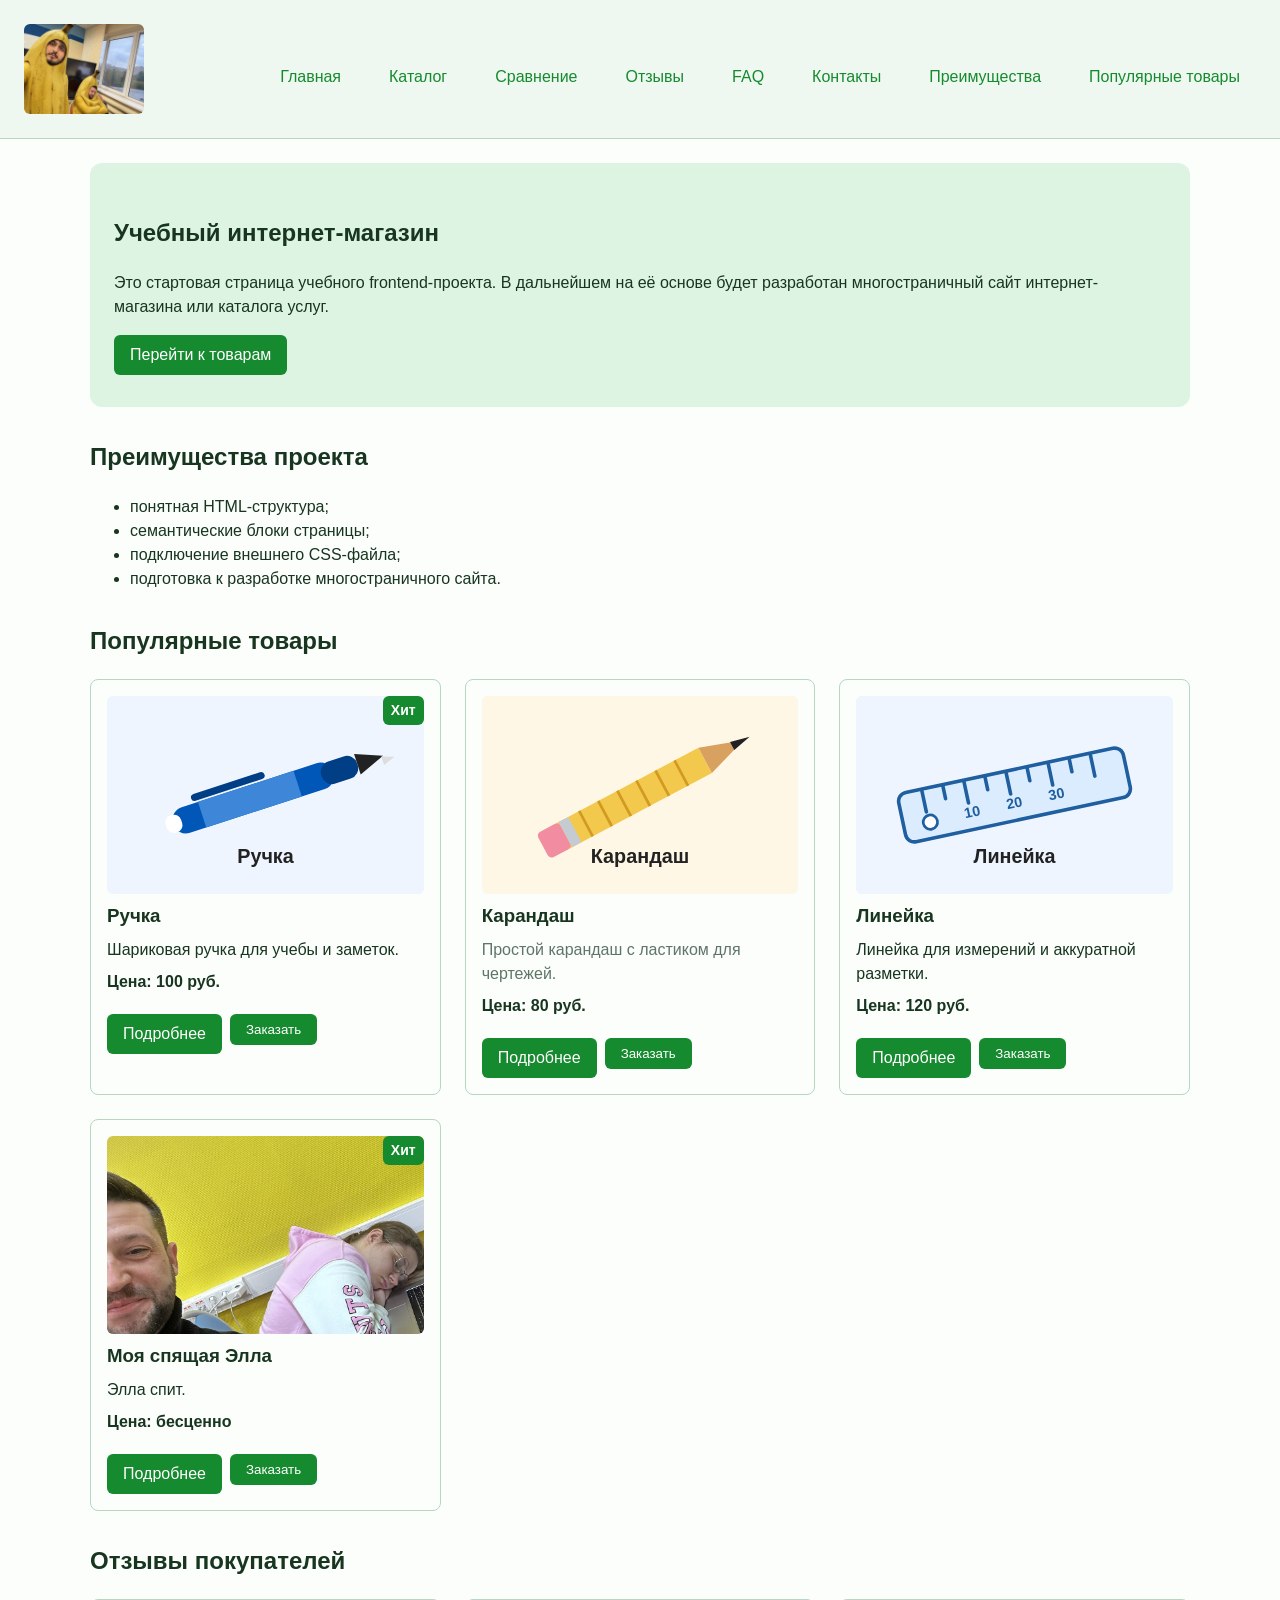
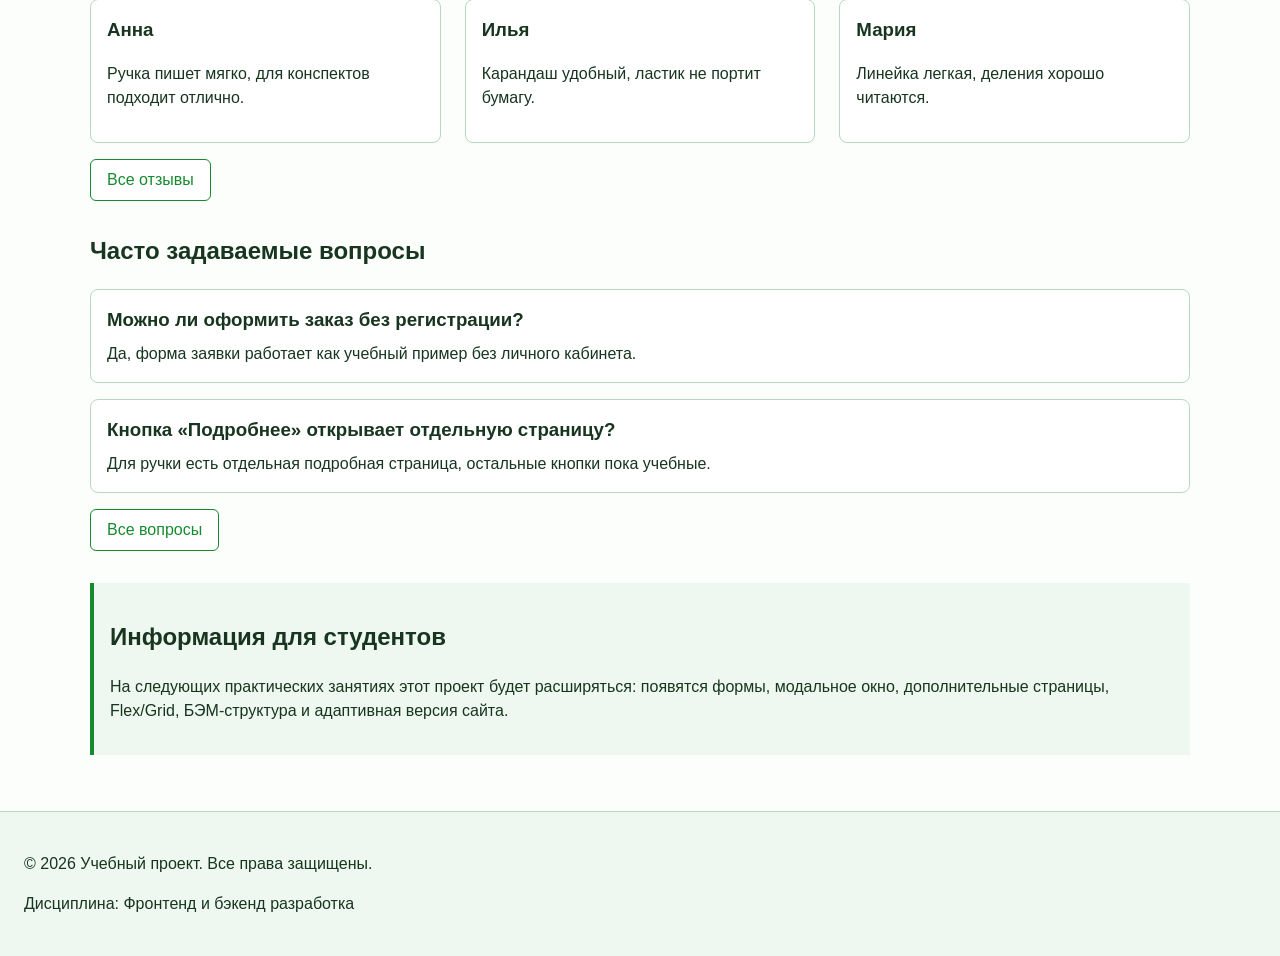
==== commit 9d222773: "final" ====
--- a/index.html
+++ b/index.html
@@ -7,7 +7,7 @@
     <link rel="stylesheet" href="css/style.css">
     <script src="js/main.js" defer></script>
 </head>
-<body>
+<body id="top">
     <header>
         <div class="site-header">
             <a class="site-logo" href="index.html">
@@ -19,6 +19,8 @@
                     <li><a href="index.html">Главная</a></li>
                     <li><a href="catalog.html">Каталог</a></li>
                     <li><a href="comparison.html">Сравнение</a></li>
+                    <li><a href="reviews.html">Отзывы</a></li>
+                    <li><a href="faq.html">FAQ</a></li>
                     <li><a href="contacts.html">Контакты</a></li>
                     <li><a href="index.html#advantages">Преимущества</a></li>
                     <li><a href="index.html#popular">Популярные товары</a></li>
@@ -58,18 +60,20 @@
                     <p class="product-card__description">Шариковая ручка для учебы и заметок.</p>
                     <p class="product-card__price">Цена: 100 руб.</p>
                     <div class="product-card__actions">
+                        <a class="button" href="product-pen.html">Подробнее</a>
                         <button class="button product-card__button" type="button" data-product="Ручка">
                             Заказать
                         </button>
                     </div>
                 </article>
 
-                <article class="product-card">
+                <article class="product-card product-card--compact">
                     <img class="product-card__image" src="images/product-2.svg" alt="Карандаш">
                     <h3 class="product-card__title">Карандаш</h3>
                     <p class="product-card__description">Простой карандаш с ластиком для чертежей.</p>
                     <p class="product-card__price">Цена: 80 руб.</p>
                     <div class="product-card__actions">
+                        <a class="button" href="product-pencil.html">Подробнее</a>
                         <button class="button product-card__button" type="button" data-product="Карандаш">
                             Заказать
                         </button>
@@ -82,6 +86,7 @@
                     <p class="product-card__description">Линейка для измерений и аккуратной разметки.</p>
                     <p class="product-card__price">Цена: 120 руб.</p>
                     <div class="product-card__actions">
+                        <a class="button" href="product-ruler.html">Подробнее</a>
                         <button class="button product-card__button" type="button" data-product="Линейка">
                             Заказать
                         </button>
@@ -91,17 +96,52 @@
 
                     <article class="product-card">
                         <span class="product-card__badge">Хит</span>
-                        <img class="product-card__image" src="images/ella.jpg" alt="Ручка">
+                    <img class="product-card__image" src="images/ella.jpg" alt="Моя спящая Элла">
                         <h3 class="product-card__title">Моя спящая Элла</h3>
                         <p class="product-card__description">Элла спит.</p>
                         <p class="product-card__price">Цена: бесценно</p>
                         <div class="product-card__actions">
-                            <button class="button product-card__button" type="button" data-product="Ручка">
+                            <a class="button" href="product-ella.html">Подробнее</a>
+                            <button class="button product-card__button" type="button" data-product="Моя спящая Элла">
                                 Заказать
                             </button>
                         </div>
                     </article>
             </div>
+        </section>
+
+        <section class="section" id="reviews">
+            <h2>Отзывы покупателей</h2>
+            <div class="reviews-grid">
+                <article class="review-card">
+                    <h3>Анна</h3>
+                    <p>Ручка пишет мягко, для конспектов подходит отлично.</p>
+                </article>
+                <article class="review-card">
+                    <h3>Илья</h3>
+                    <p>Карандаш удобный, ластик не портит бумагу.</p>
+                </article>
+                <article class="review-card">
+                    <h3>Мария</h3>
+                    <p>Линейка легкая, деления хорошо читаются.</p>
+                </article>
+            </div>
+            <p><a class="button button--secondary" href="reviews.html">Все отзывы</a></p>
+        </section>
+
+        <section class="section" id="faq">
+            <h2>Часто задаваемые вопросы</h2>
+            <div class="faq-list">
+                <article class="faq-item">
+                    <h3>Можно ли оформить заказ без регистрации?</h3>
+                    <p>Да, форма заявки работает как учебный пример без личного кабинета.</p>
+                </article>
+                <article class="faq-item">
+                    <h3>Кнопка «Подробнее» открывает отдельную страницу?</h3>
+                    <p>Для ручки есть отдельная подробная страница, остальные кнопки пока учебные.</p>
+                </article>
+            </div>
+            <p><a class="button button--secondary" href="faq.html">Все вопросы</a></p>
         </section>
 
         <aside class="aside-info">
@@ -113,8 +153,11 @@
             </p>
         </aside>
     </main>
-    <dialog class="order-dialog" id="order-dialog" aria-labelledby="order-dialog-title">
+    <dialog class="order-dialog" id="order-dialog" aria-labelledby="order-dialog-title" aria-describedby="order-dialog-description">
         <h2 id="order-dialog-title">Оформление заявки</h2>
+        <p class="order-dialog__text" id="order-dialog-description">
+            Заполните контактные данные, и мы свяжемся с вами по выбранному товару.
+        </p>
 
         <form class="order-form" id="order-form" action="#" method="post" novalidate>
             <input id="selected-product" name="selected-product" type="hidden">
@@ -200,7 +243,7 @@
             </div>
 
             <div class="form-actions">
-                <button class="button" type="button" id="close-order-dialog">Закрыть</button>
+                <button class="button button--secondary" type="button" id="close-order-dialog">Закрыть</button>
                 <button class="button" type="submit">Отправить заявку</button>
             </div>
         </form>
--- a/css/style.css
+++ b/css/style.css
@@ -95,7 +95,12 @@
 }
 
 .button:hover {
+    color: var(--color-white);
     background-color: var(--color-primary-dark);
+}
+
+.button:active {
+    transform: translateY(1px);
 }
 
 .button:focus-visible {
@@ -106,6 +111,17 @@
 .button:disabled {
     opacity: 0.6;
     cursor: not-allowed;
+}
+
+.button--secondary {
+    color: var(--color-primary);
+    background-color: var(--color-white);
+    border: 1px solid var(--color-primary);
+}
+
+.button--secondary:hover {
+    color: var(--color-white);
+    background-color: var(--color-primary);
 }
 /* ===============================
    4. Компоненты страницы
@@ -148,10 +164,11 @@
     border-radius: var(--radius-sm);
 }
 
-.section img {
+.section__image {
     display: block;
     width: 50%;
     aspect-ratio: 4 / 3;
+    object-fit: cover;
     border-radius: var(--radius-sm);
     background-color: var(--color-surface);
 }
@@ -204,7 +221,10 @@
 }
 
 .product-card__actions {
-    margin-top: auto;
+    margin-top: 12px;
+    display: flex;
+    flex-wrap: wrap;
+    gap: var(--space-sm);
 }
 
 .product-card .button {
@@ -215,6 +235,91 @@
 .product-card:hover {
     border-color: var(--color-primary);
     box-shadow: 0 8px 18px rgba(22, 138, 47, 0.12);
+}
+
+.product-card:focus-within {
+    border-color: var(--color-primary);
+    box-shadow: 0 0 0 3px rgba(22, 138, 47, 0.18);
+}
+
+.product-card--featured {
+    background-color: var(--color-surface-accent);
+}
+
+.product-card--compact .product-card__description {
+    color: var(--color-muted);
+}
+
+.review-card {
+    padding: var(--space-md);
+    border: 1px solid var(--color-border);
+    border-radius: var(--radius-md);
+    background-color: var(--color-white);
+}
+
+.review-card h2,
+.review-card h3 {
+    margin-top: 0;
+}
+
+.reviews-grid {
+    display: grid;
+    grid-template-columns: repeat(3, 1fr);
+    gap: var(--space-lg);
+}
+
+.faq-list {
+    display: grid;
+    gap: var(--space-md);
+}
+
+.faq-item {
+    padding: var(--space-md);
+    border: 1px solid var(--color-border);
+    border-radius: var(--radius-md);
+    background-color: var(--color-white);
+}
+
+.faq-item h2,
+.faq-item h3 {
+    margin-top: 0;
+    margin-bottom: var(--space-sm);
+}
+
+.faq-item p {
+    margin: 0;
+}
+
+.product-detail {
+    max-width: var(--container-width);
+    margin: 0 auto var(--space-xl);
+    display: grid;
+    grid-template-columns: minmax(280px, 420px) 1fr;
+    gap: var(--space-xl);
+    align-items: start;
+}
+
+.product-detail__image {
+    width: 100%;
+    aspect-ratio: 1 / 1;
+    object-fit: cover;
+    border-radius: var(--radius-md);
+    background-color: var(--color-surface);
+}
+
+.product-detail__label {
+    margin: 0 0 var(--space-sm);
+    color: var(--color-primary);
+    font-weight: 700;
+}
+
+.product-detail__price {
+    font-size: 24px;
+    font-weight: 700;
+}
+
+.product-detail__list {
+    margin-bottom: var(--space-lg);
 }
 
 .aside-info {
@@ -262,6 +367,9 @@
 
 .catalog-filters {
     grid-area: filters;
+    position: sticky;
+    top: var(--space-lg);
+    align-self: start;
     padding: var(--space-md);
     border: 1px solid var(--color-border);
     border-radius: var(--radius-md);
@@ -344,6 +452,24 @@
     margin-top: var(--space-xs);
     color: var(--color-muted);
 }
+
+.form-actions {
+    display: flex;
+    flex-wrap: wrap;
+    gap: var(--space-sm);
+}
+
+.order-dialog__text {
+    color: var(--color-muted);
+}
+
+.order-dialog__product {
+    padding: var(--space-sm) var(--space-md);
+    border-radius: var(--radius-sm);
+    background-color: var(--color-surface);
+    font-weight: 700;
+}
+
 .form-field input:hover,
 .form-field select:hover,
 .form-field textarea:hover {
@@ -419,3 +545,26 @@
     color: var(--color-white);
     background-color: var(--color-primary);
 }
+
+@media (max-width: 900px) {
+    .products-grid,
+    .reviews-grid,
+    .product-detail,
+    .catalog-layout {
+        grid-template-columns: 1fr;
+    }
+
+    .catalog-layout {
+        grid-template-areas:
+            "filters"
+            "products";
+    }
+
+    .catalog-filters {
+        position: static;
+    }
+
+    .section__image {
+        width: 100%;
+    }
+}
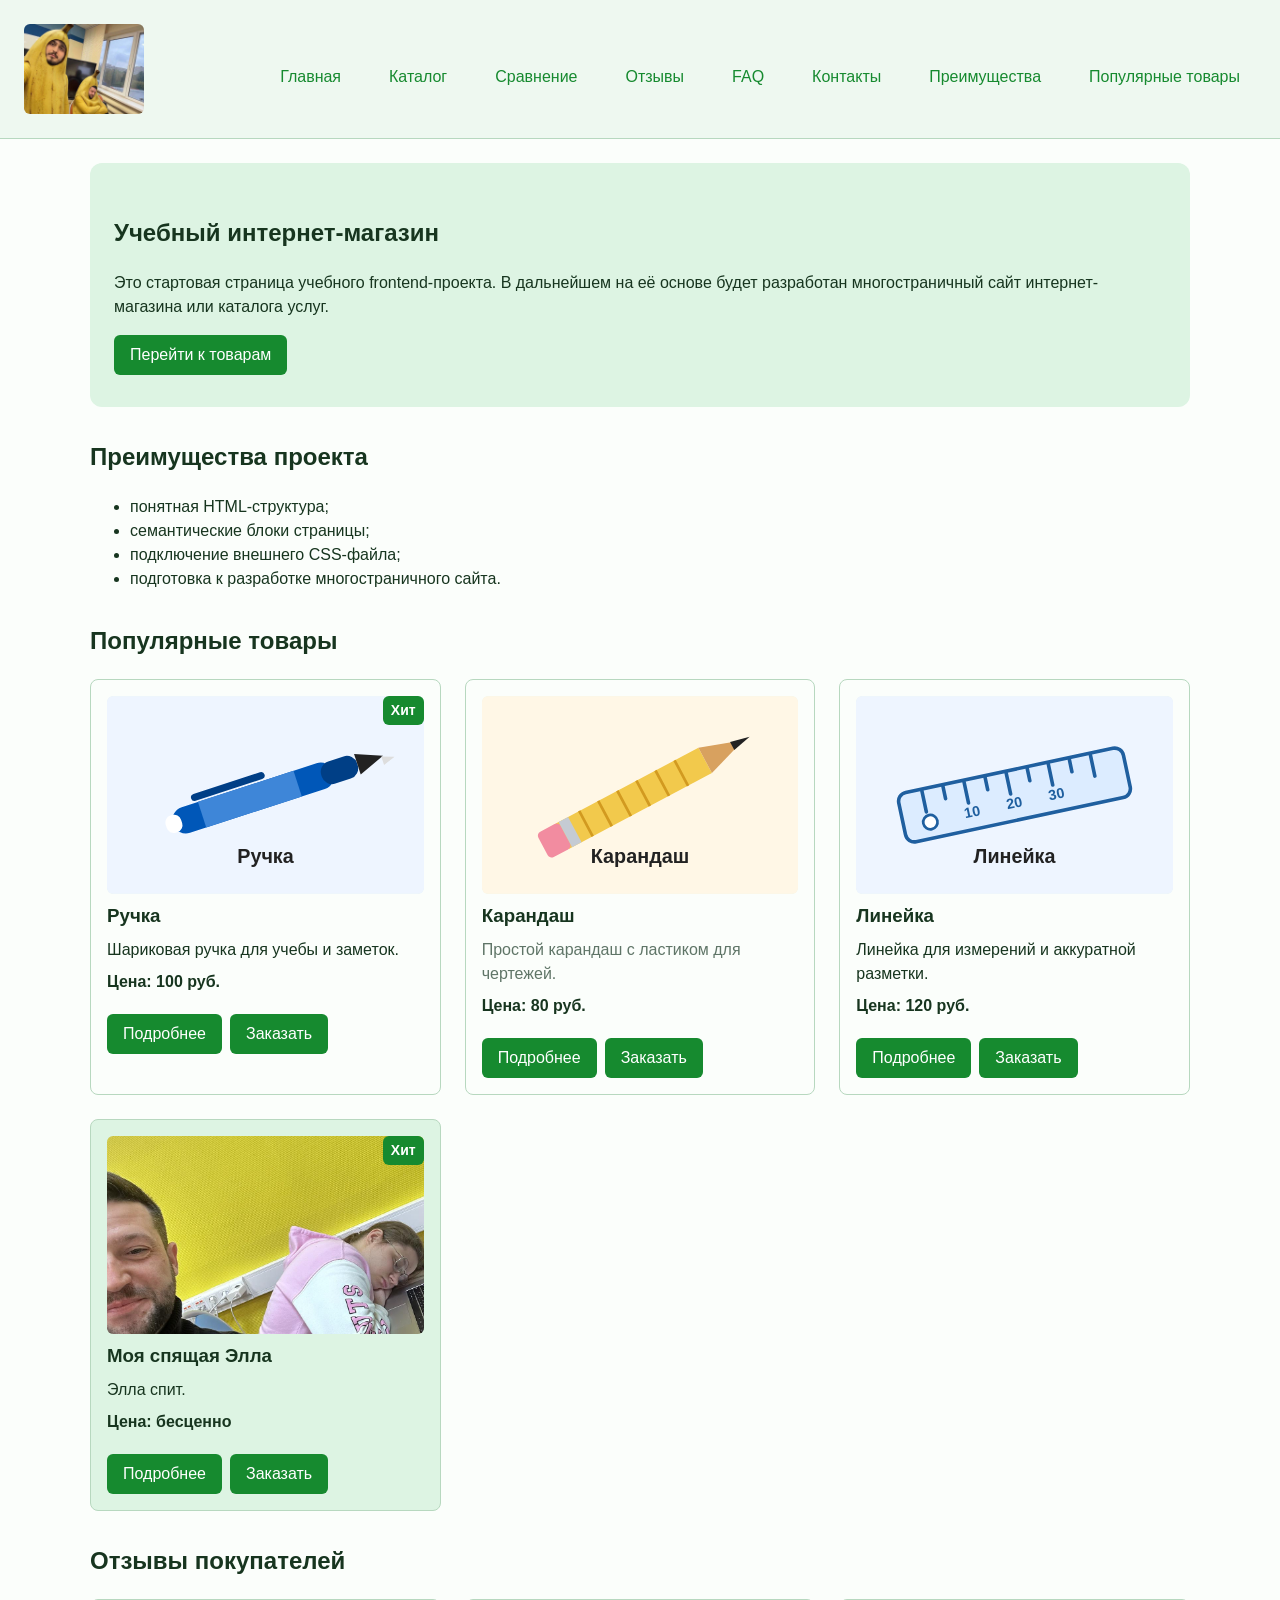
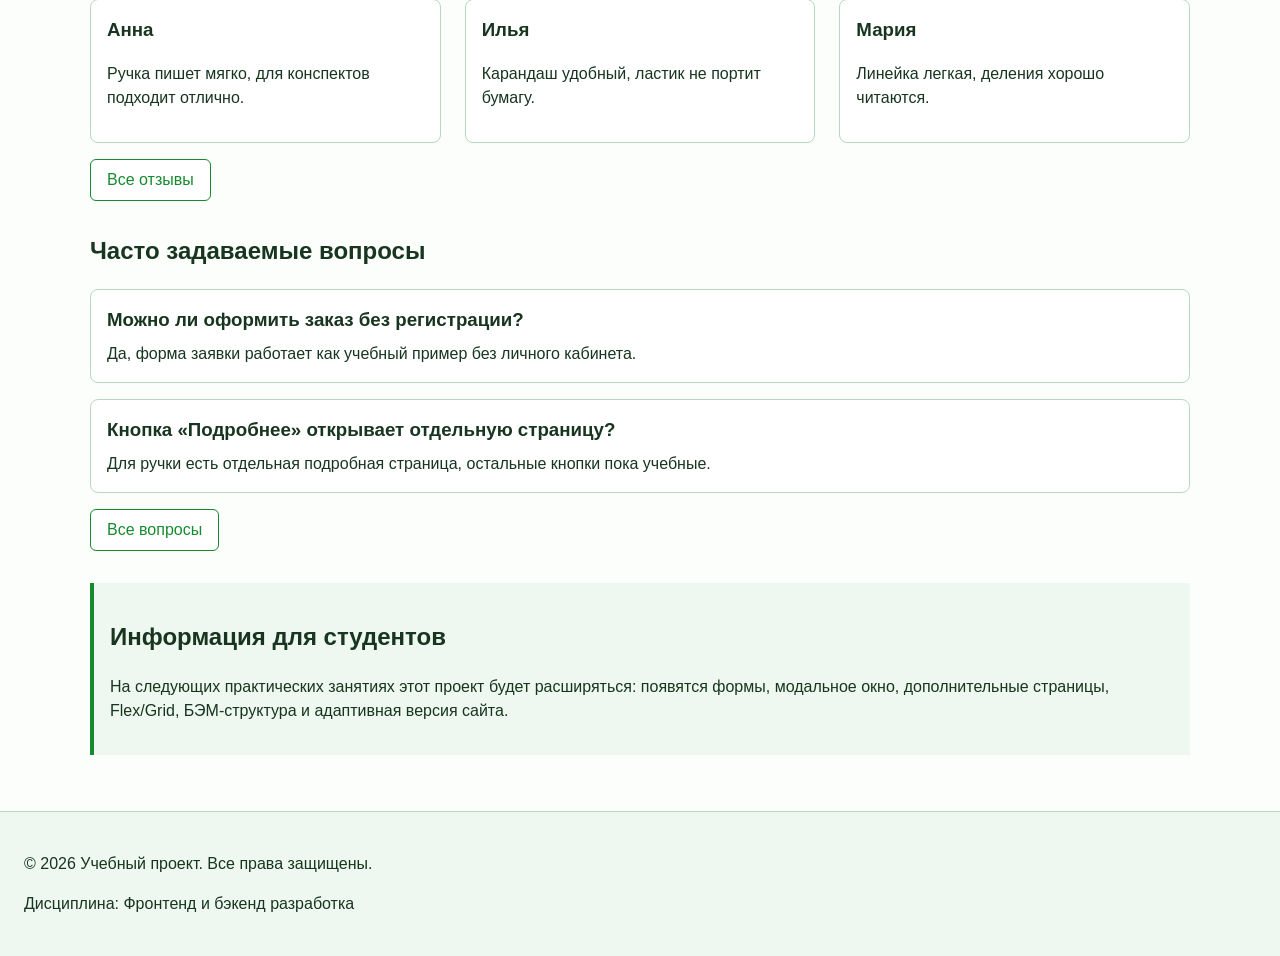
==== commit eb34dfeb: "FINAL" ====
--- a/index.html
+++ b/index.html
@@ -94,7 +94,7 @@
                 </article>
 
 
-                    <article class="product-card">
+                    <article class="product-card product-card--featured">
                         <span class="product-card__badge">Хит</span>
                     <img class="product-card__image" src="images/ella.jpg" alt="Моя спящая Элла">
                         <h3 class="product-card__title">Моя спящая Элла</h3>
--- a/css/style.css
+++ b/css/style.css
@@ -92,6 +92,8 @@
     border: none;
     border-radius: var(--radius-sm);
     cursor: pointer;
+    font: inherit;
+    line-height: 1.5;
 }
 
 .button:hover {
